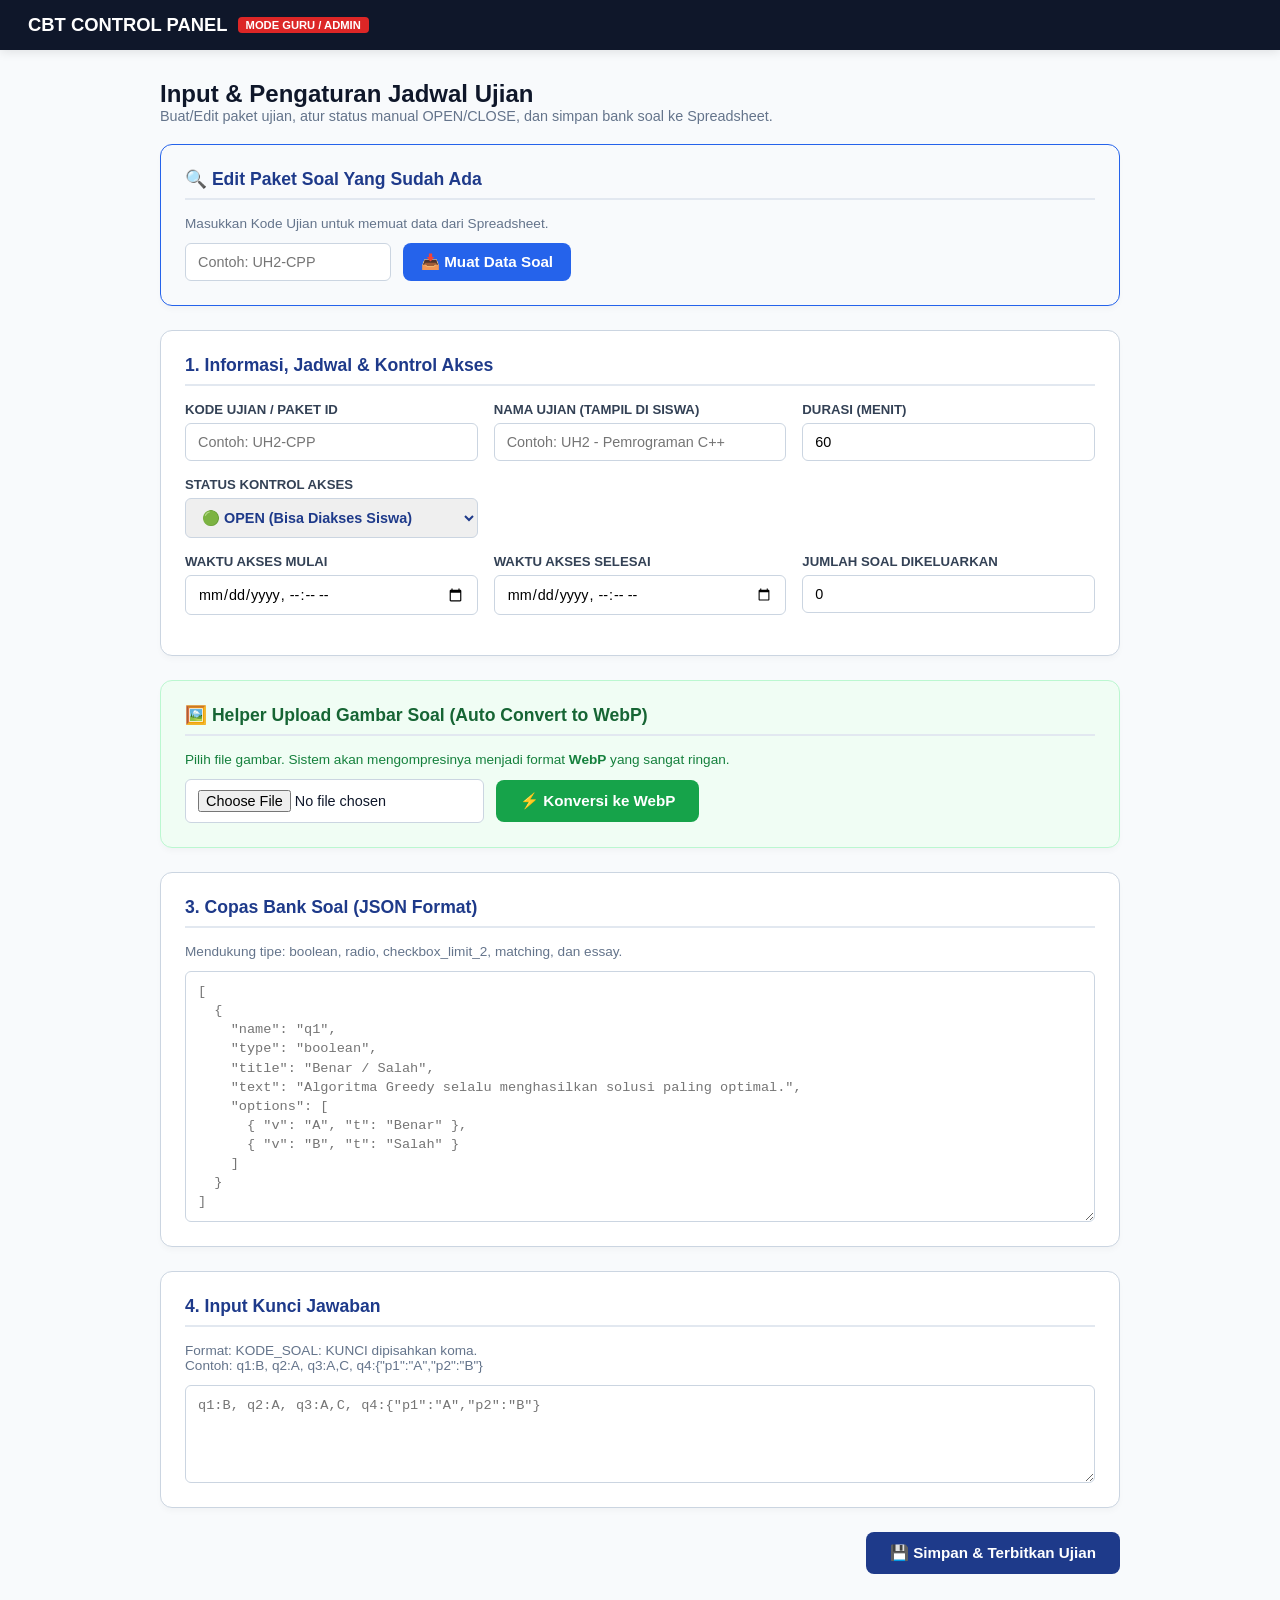
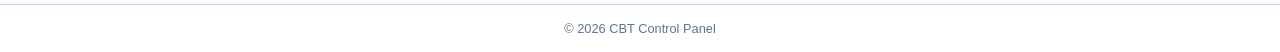
==== admin.html @ c158bab3 "Update admin.html" ====
<!DOCTYPE html>
<html lang="id">
<head>
  <meta charset="UTF-8">
  <meta name="viewport" content="width=device-width, initial-scale=1.0">
  <title>Portal Admin - Input & Manajemen Ujian</title>
  <style>
    :root {
      --primary: #1e3a8a;
      --primary-hover: #1e40af;
      --accent: #2563eb;
      --bg-main: #f8fafc;
      --text-dark: #0f172a;
      --text-muted: #64748b;
      --border-color: #cbd5e1;
      --card-bg: #ffffff;
      --success: #16a34a;
    }

    * { box-sizing: border-box; margin: 0; padding: 0; font-family: 'Segoe UI', -apple-system, sans-serif; }
    body { background-color: var(--bg-main); color: var(--text-dark); min-height: 100vh; display: flex; flex-direction: column; }
    .admin-navbar { background-color: #0f172a; color: #ffffff; padding: 14px 28px; display: flex; justify-content: space-between; align-items: center; box-shadow: 0 2px 10px rgba(0, 0, 0, 0.1); }
    .brand-title { display: flex; align-items: center; gap: 10px; }
    .brand-title h1 { font-size: 1.15rem; font-weight: 700; }
    .badge-admin { background-color: #dc2626; color: white; font-size: 0.7rem; padding: 2px 8px; border-radius: 4px; font-weight: 700; text-transform: uppercase; }
    .main-container { max-width: 1000px; width: 100%; margin: 30px auto; padding: 0 20px; flex: 1; }
    .page-title { margin-bottom: 20px; }
    .page-title h2 { font-size: 1.5rem; color: var(--text-dark); }
    .page-title p { font-size: 0.9rem; color: var(--text-muted); }
    .card { background: var(--card-bg); border-radius: 12px; border: 1px solid var(--border-color); padding: 24px; margin-bottom: 24px; box-shadow: 0 4px 6px -1px rgba(0, 0, 0, 0.03); }
    .card-title { font-size: 1.1rem; font-weight: 700; color: var(--primary); margin-bottom: 16px; border-bottom: 2px solid #e2e8f0; padding-bottom: 8px; }
    .form-grid { display: grid; grid-template-columns: repeat(auto-fit, minmax(220px, 1fr)); gap: 16px; margin-bottom: 16px; }
    .form-group { display: flex; flex-direction: column; gap: 6px; }
    .form-group label { font-size: 0.825rem; font-weight: 700; color: #334155; text-transform: uppercase; }
    .form-control { padding: 10px 12px; border: 1.5px solid var(--border-color); border-radius: 6px; font-size: 0.9rem; outline: none; transition: all 0.2s; }
    .form-control:focus { border-color: var(--accent); box-shadow: 0 0 0 3px rgba(37, 99, 235, 0.1); }
    textarea.form-control { font-family: 'Courier New', Courier, monospace; font-size: 0.85rem; line-height: 1.4; resize: vertical; }
    .btn-submit { background-color: var(--primary); color: white; border: none; padding: 12px 24px; border-radius: 8px; font-weight: 700; font-size: 0.95rem; cursor: pointer; transition: background 0.2s; display: inline-flex; align-items: center; gap: 8px; }
    .btn-submit:hover { background-color: var(--primary-hover); }
    .btn-submit:disabled { background-color: #94a3b8; cursor: not-allowed; }
    .alert-box { padding: 12px 16px; border-radius: 6px; font-size: 0.875rem; margin-top: 16px; display: none; }
    .alert-success { background-color: #f0fdf4; color: #15803d; border: 1px solid #bbf7d0; }
    .alert-error { background-color: #fef2f2; color: #dc2626; border: 1px solid #fecaca; }
    .footer { text-align: center; padding: 16px; font-size: 0.8rem; color: var(--text-muted); border-top: 1px solid var(--border-color); background: white; }
  </style>
</head>
<body>

  <header class="admin-navbar">
    <div class="brand-title">
      <h1>CBT CONTROL PANEL</h1>
      <span class="badge-admin">MODE GURU / ADMIN</span>
    </div>
  </header>

  <main class="main-container">
    <div class="page-title">
      <h2>Input & Pengaturan Jadwal Ujian</h2>
      <p>Buat/Edit paket ujian, atur status manual OPEN/CLOSE, dan simpan bank soal ke Spreadsheet.</p>
    </div>

    <!-- CARD SEARCH EDIT -->
    <div class="card" style="background-color: #f8fafc; border-color: #2563eb;">
      <div class="card-title" style="color: #1e3a8a;">🔍 Edit Paket Soal Yang Sudah Ada</div>
      <p style="font-size:0.85rem; color:#64748b; margin-bottom:12px;">
        Masukkan Kode Ujian untuk memuat data dari Spreadsheet.
      </p>

      <div style="display: flex; gap: 12px; align-items: center; flex-wrap: wrap;">
        <input type="text" id="searchKodeSoal" class="form-control" placeholder="Contoh: UH2-CPP" style="max-width: 320px;">
        <button type="button" onclick="loadExamPackageForEdit()" class="btn-submit" style="background-color: #2563eb; padding: 10px 18px;">
          📥 Muat Data Soal
        </button>
        <button type="button" onclick="resetToNewMode()" id="btnResetMode" class="btn-submit" style="background-color: #64748b; padding: 10px 18px; display: none;">
          🔄 Mode Buat Baru
        </button>
      </div>
    </div>

    <form id="adminForm">
      
      <!-- CARD 1: INFORMASI, JADWAL & KONTROL STATUS -->
      <div class="card">
        <div class="card-title">1. Informasi, Jadwal & Kontrol Akses</div>
        
        <div class="form-grid">
          <div class="form-group">
            <label for="kodeSoal">Kode Ujian / Paket ID</label>
            <input type="text" id="kodeSoal" class="form-control" placeholder="Contoh: UH2-CPP" required>
          </div>

          <div class="form-group">
            <label for="namaUjian">Nama Ujian (Tampil di Siswa)</label>
            <input type="text" id="namaUjian" class="form-control" placeholder="Contoh: UH2 - Pemrograman C++" required>
          </div>

          <div class="form-group">
            <label for="durasi">Durasi (Menit)</label>
            <input type="number" id="durasi" class="form-control" value="60" min="5" required>
          </div>

          <!-- KONTROL MANUAL STATUS BUKA / TUTUP UJIAN -->
          <div class="form-group">
            <label for="statusUjian">Status Kontrol Akses</label>
            <select id="statusUjian" class="form-control" style="font-weight: bold; color: #1e3a8a;">
              <option value="OPEN" selected>🟢 OPEN (Bisa Diakses Siswa)</option>
              <option value="CLOSE">🔴 CLOSE (Terkunci/Ditutup)</option>
            </select>
          </div>
        </div>

        <div class="form-grid">
          <div class="form-group">
            <label for="jadwalMulai">Waktu Akses Mulai</label>
            <input type="datetime-local" id="jadwalMulai" class="form-control" required>
          </div>

          <div class="form-group">
            <label for="jadwalSelesai">Waktu Akses Selesai</label>
            <input type="datetime-local" id="jadwalSelesai" class="form-control" required>
          </div>

          <div class="form-group">
            <label for="maxSoal">Jumlah Soal Dikeluarkan</label>
            <input type="number" id="maxSoal" class="form-control" placeholder="Isi 0 jika keluar semua" value="0" min="0" required>
          </div>
        </div>
      </div>

      <!-- CARD 2: HELPER UPLOAD GAMBAR AUTO-WEBP -->
      <div class="card" style="background-color: #f0fdf4; border-color: #bbf7d0;">
        <div class="card-title" style="color: #166534;">🖼️ Helper Upload Gambar Soal (Auto Convert to WebP)</div>
        <p style="font-size:0.85rem; color:#15803d; margin-bottom:12px;">
          Pilih file gambar. Sistem akan mengompresinya menjadi format <strong>WebP</strong> yang sangat ringan.
        </p>

        <div style="display: flex; gap: 12px; align-items: center; flex-wrap: wrap;">
          <input type="file" id="imageInput" accept="image/*" class="form-control" style="max-width: 300px; background: white;">
          <button type="button" onclick="processAndConvertImage()" class="btn-submit" style="background-color: #16a34a;">
            ⚡ Konversi ke WebP
          </button>
        </div>

        <div id="imageResultBox" style="display: none; margin-top: 16px; padding: 12px; background: white; border-radius: 8px; border: 1px solid #bbf7d0;">
          <p style="font-size: 0.8rem; color: #166534; font-weight: bold; margin-bottom: 6px;">
            ✅ Gambar Berhasil Dikompresi ke WebP (<span id="fileSizeInfo"></span>)
          </p>
          <div style="display: flex; gap: 12px; align-items: center;">
            <input type="text" id="webpDataUrl" class="form-control" readonly style="font-size: 0.8rem; background: #f8fafc;">
            <button type="button" onclick="copyWebpData()" class="btn-submit" style="padding: 8px 16px; font-size: 0.8rem;">
              📋 Salin Kode
            </button>
          </div>
          <div style="margin-top: 10px; text-align: center;">
            <img id="imagePreview" src="" alt="Preview" style="max-height: 120px; border-radius: 4px; border: 1px solid #cbd5e1;">
          </div>
        </div>
      </div>

      <!-- CARD 3: BANK SOAL JSON -->
      <div class="card">
        <div class="card-title">3. Copas Bank Soal (JSON Format)</div>
        <p style="font-size:0.85rem; color:#64748b; margin-bottom:12px;">
          Mendukung tipe: <code>boolean</code>, <code>radio</code>, <code>checkbox_limit_2</code>, <code>matching</code>, dan <code>essay</code>.
        </p>

        <div class="form-group">
          <textarea id="soalJson" class="form-control" rows="12" placeholder='[
  {
    "name": "q1",
    "type": "boolean",
    "title": "Benar / Salah",
    "text": "Algoritma Greedy selalu menghasilkan solusi paling optimal.",
    "options": [
      { "v": "A", "t": "Benar" },
      { "v": "B", "t": "Salah" }
    ]
  }
]' required></textarea>
        </div>
      </div>

      <!-- CARD 4: KUNCI JAWABAN -->
      <div class="card">
        <div class="card-title">4. Input Kunci Jawaban</div>
        <p style="font-size:0.85rem; color:#64748b; margin-bottom:12px;">
          Format: <code>KODE_SOAL: KUNCI</code> dipisahkan koma.<br>
          Contoh: <code>q1:B, q2:A, q3:A,C, q4:{"p1":"A","p2":"B"}</code>
        </p>

        <div class="form-group">
          <textarea id="kunciText" class="form-control" rows="4" placeholder='q1:B, q2:A, q3:A,C, q4:{"p1":"A","p2":"B"}' required></textarea>
        </div>
      </div>

      <!-- ALERT & SUBMIT -->
      <div id="alertBox" class="alert-box"></div>

      <div style="text-align: right; margin-top: 20px;">
        <button type="submit" id="btnSubmit" class="btn-submit">
          💾 Simpan & Terbitkan Ujian
        </button>
      </div>

    </form>
  </main>

  <footer class="footer">
    © 2026 CBT Control Panel
  </footer>

  <script>
    const SCRIPT_URL = "https://script.google.com/macros/s/AKfycby7y6F-755S42rE1vfNFccjugXs3DsXO9sdvBjE90Ld7LgzI1VSmoJzXz4uWivKglVY/exec";
    let currentMode = "CREATE";

    // 📥 AMBIL DATA DARI SPREADSHEET UNTUK EDIT
    async function loadExamPackageForEdit() {
      const searchKode = document.getElementById("searchKodeSoal").value.trim();
      if (!searchKode) {
        alert("Masukkan Kode Ujian yang ingin diedit terlebih dahulu!");
        return;
      }

      hideAlert();
      
      try {
        const response = await fetch(SCRIPT_URL, {
          method: "POST",
          mode: "cors",
          headers: { "Content-Type": "text/plain;charset=utf-8" },
          body: JSON.stringify({ action: "getadminexampackage", kodeSoal: searchKode })
        });

        const result = await response.json();

        if (result.status === "success") {
          const data = result.data;
          currentMode = "EDIT";
          
          document.getElementById("btnResetMode").style.display = "inline-flex";
          document.getElementById("btnSubmit").innerText = "🔄 Perbarui & Simpan Perubahan Paket";
          document.getElementById("btnSubmit").style.backgroundColor = "#d97706";

          document.getElementById("kodeSoal").value = data.jadwal ? data.jadwal.kodeSoal : searchKode;
          document.getElementById("kodeSoal").readOnly = true;
          
          if (data.jadwal) {
            document.getElementById("namaUjian").value = data.jadwal.namaUjian || "";
            document.getElementById("durasi").value = data.jadwal.durasi || 60;
            document.getElementById("jadwalMulai").value = data.jadwal.jadwalMulai || "";
            document.getElementById("jadwalSelesai").value = data.jadwal.jadwalSelesai || "";
            document.getElementById("statusUjian").value = data.jadwal.statusUjian || "OPEN";
          }

          if (data.soalJson && !Array.isArray(data.soalJson) && data.soalJson.questions) {
            document.getElementById("maxSoal").value = data.soalJson.maxQuestions || 0;
            document.getElementById("soalJson").value = JSON.stringify(data.soalJson.questions, null, 2);
          } else {
            document.getElementById("maxSoal").value = 0;
            document.getElementById("soalJson").value = JSON.stringify(data.soalJson || [], null, 2);
          }

          document.getElementById("kunciText").value = data.kunciText || "";

          showAlert("✅ Data paket '" + searchKode + "' berhasil dimuat. Silakan lakukan perubahan di bawah.", "success");
        } else {
          showAlert("❌ " + result.message, "error");
        }
      } catch (err) {
        showAlert("❌ Gagal terhubung ke server Google Apps Script.", "error");
      }
    }

    function resetToNewMode() {
      currentMode = "CREATE";
      document.getElementById("adminForm").reset();
      document.getElementById("kodeSoal").readOnly = false;
      document.getElementById("btnResetMode").style.display = "none";
      document.getElementById("btnSubmit").innerText = "💾 Simpan & Terbitkan Ujian";
      document.getElementById("btnSubmit").style.backgroundColor = "";
      hideAlert();
    }

    function processAndConvertImage() {
      const fileInput = document.getElementById('imageInput');
      if (!fileInput.files || !fileInput.files[0]) {
        alert('Pilih file gambar terlebih dahulu!');
        return;
      }

      const file = fileInput.files[0];
      const reader = new FileReader();

      reader.onload = function (e) {
        const img = new Image();
        img.onload = function () {
          const canvas = document.createElement('canvas');
          const ctx = canvas.getContext('2d');
          const MAX_WIDTH = 800;
          let width = img.width;
          let height = img.height;

          if (width > MAX_WIDTH) {
            height = Math.round((height * MAX_WIDTH) / width);
            width = MAX_WIDTH;
          }

          canvas.width = width;
          canvas.height = height;
          ctx.drawImage(img, 0, 0, width, height);

          const webpBase64 = canvas.toDataURL('image/webp', 0.8);
          const head = 'data:image/webp;base64,';
          const sizeInBytes = Math.round((webpBase64.length - head.length) * 3 / 4);
          
          document.getElementById('webpDataUrl').value = webpBase64;
          document.getElementById('fileSizeInfo').innerText = `Ukuran: ${(sizeInBytes / 1024).toFixed(1)} KB`;
          document.getElementById('imagePreview').src = webpBase64;
          document.getElementById('imageResultBox').style.display = 'block';
        };
        img.src = e.target.result;
      };

      reader.readAsDataURL(file);
    }

    function copyWebpData() {
      const copyText = document.getElementById("webpDataUrl");
      copyText.select();
      navigator.clipboard.writeText(copyText.value);
      alert("Kode WebP berhasil disalin!");
    }

    document.getElementById("adminForm").addEventListener("submit", async (e) => {
      e.preventDefault();

      const btnSubmit = document.getElementById("btnSubmit");
      const kodeSoal = document.getElementById("kodeSoal").value.trim();
      const namaUjian = document.getElementById("namaUjian").value.trim();
      const durasi = document.getElementById("durasi").value;
      const statusUjian = document.getElementById("statusUjian").value;
      const maxSoal = parseInt(document.getElementById("maxSoal").value) || 0;
      const jadwalMulai = document.getElementById("jadwalMulai").value;
      const jadwalSelesai = document.getElementById("jadwalSelesai").value;
      const soalJsonRaw = document.getElementById("soalJson").value;
      const kunciTextRaw = document.getElementById("kunciText").value;

      let parsedSoal = [];
      try {
        parsedSoal = JSON.parse(soalJsonRaw);
      } catch (err) {
        showAlert("Format JSON Soal Salah/Error! Periksa tanda petik dan kurung siku/kurawal.", "error");
        return;
      }

      let finalSoalPackage = parsedSoal;
      if (maxSoal > 0) {
        finalSoalPackage = {
          maxQuestions: maxSoal,
          questions: Array.isArray(parsedSoal) ? parsedSoal : (parsedSoal.questions || [])
        };
      }

      // Parsing kunci jawaban (Mendukung String biasa, Array 'A,C', dan JSON Object '{"p1":"A"}')
      const kunciObj = {};
      try {
        const regex = /([^:,]+):\s*({[^}]+}|[^,]+)/g;
        let match;
        while ((match = regex.exec(kunciTextRaw)) !== null) {
          const qName = match[1].trim();
          let qKeyVal = match[2].trim();
          if (qKeyVal.startsWith("{") && qKeyVal.endsWith("}")) {
            try {
              kunciObj[qName] = JSON.parse(qKeyVal);
            } catch(e) {
              kunciObj[qName] = qKeyVal;
            }
          } else {
            kunciObj[qName] = qKeyVal.toUpperCase();
          }
        }
      } catch (err) {
        showAlert("Format Kunci Jawaban Salah! Contoh: q1:B, q2:A, q3:A,C, q4:{\"p1\":\"A\"}", "error");
        return;
      }

      btnSubmit.disabled = true;
      btnSubmit.innerText = "⏳ Memproses Ke Server...";
      hideAlert();

      const targetAction = (currentMode === "EDIT") ? "updateexampackage" : "savenewexampackage";

      try {
        const response = await fetch(SCRIPT_URL, {
          method: "POST",
          mode: "cors",
          headers: { "Content-Type": "text/plain;charset=utf-8" },
          body: JSON.stringify({
            action: targetAction,
            kodeSoal: kodeSoal,
            namaUjian: namaUjian,
            durasi: durasi,
            statusUjian: statusUjian,
            jadwalMulai: jadwalMulai,
            jadwalSelesai: jadwalSelesai,
            soalJson: finalSoalPackage,
            kunciObj: kunciObj
          }),
        });

        const result = await response.json();

        if (result.status === "success") {
          showAlert("✅ " + result.message, "success");
          resetToNewMode();
        } else {
          showAlert("❌ " + (result.message || "Gagal menyimpan."), "error");
        }
      } catch (error) {
        showAlert("❌ Gagal terhubung ke server Google Apps Script.", "error");
      } finally {
        btnSubmit.disabled = false;
      }
    });

    function showAlert(msg, type) {
      const alertBox = document.getElementById("alertBox");
      alertBox.innerText = msg;
      alertBox.className = "alert-box " + (type === "success" ? "alert-success" : "alert-error");
      alertBox.style.display = "block";
    }

    function hideAlert() {
      document.getElementById("alertBox").style.display = "none";
    }
  </script>
</body>
</html>
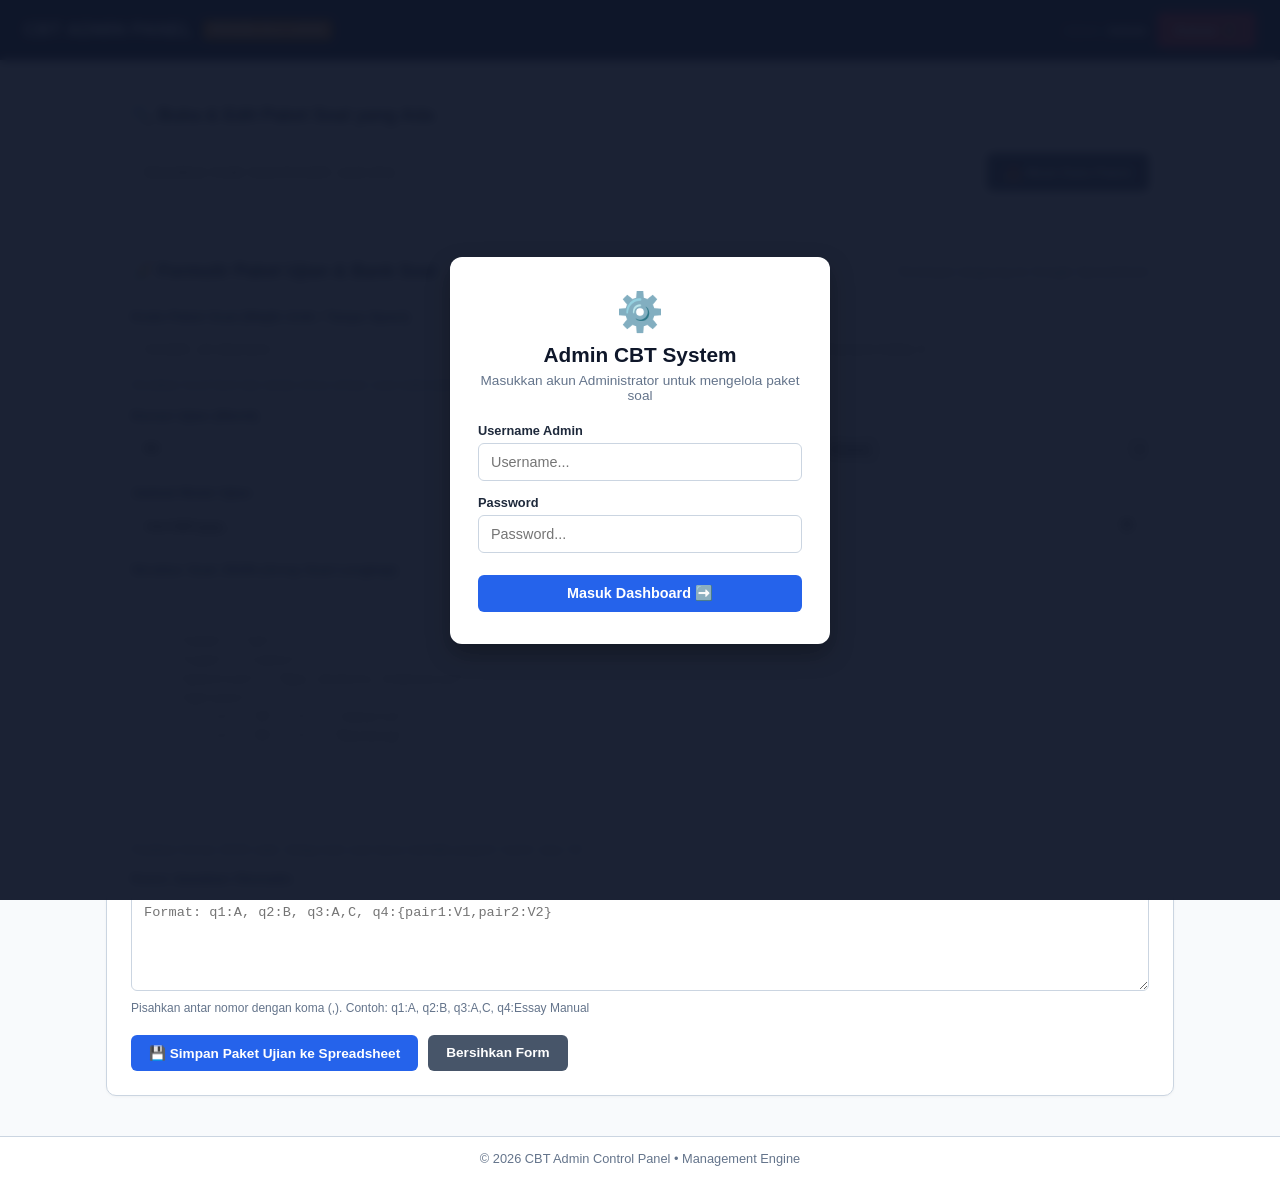
==== commit f77afbc3: "Update admin.html" ====
--- a/admin.html
+++ b/admin.html
@@ -3,392 +3,400 @@
 <head>
   <meta charset="UTF-8">
   <meta name="viewport" content="width=device-width, initial-scale=1.0">
-  <title>Portal Admin - Input & Manajemen Ujian</title>
+  <title>Admin Panel - Manajemen Bank Soal & Paket Ujian CBT</title>
   <style>
     :root {
-      --primary: #1e3a8a;
-      --primary-hover: #1e40af;
+      --primary: #0f172a;
       --accent: #2563eb;
-      --bg-main: #f8fafc;
-      --text-dark: #0f172a;
+      --bg: #f8fafc;
+      --card: #ffffff;
+      --border: #cbd5e1;
+      --text: #1e293b;
       --text-muted: #64748b;
-      --border-color: #cbd5e1;
-      --card-bg: #ffffff;
-      --success: #16a34a;
+      --green: #16a34a;
+      --red: #dc2626;
     }
 
     * { box-sizing: border-box; margin: 0; padding: 0; font-family: 'Segoe UI', -apple-system, sans-serif; }
-    body { background-color: var(--bg-main); color: var(--text-dark); min-height: 100vh; display: flex; flex-direction: column; }
-    .admin-navbar { background-color: #0f172a; color: #ffffff; padding: 14px 28px; display: flex; justify-content: space-between; align-items: center; box-shadow: 0 2px 10px rgba(0, 0, 0, 0.1); }
+    body { background-color: var(--bg); color: var(--text); min-height: 100vh; display: flex; flex-direction: column; }
+
+    /* ================= LOGIN OVERLAY ================= */
+    #adminLoginOverlay {
+      position: fixed;
+      top: 0;
+      left: 0;
+      width: 100%;
+      height: 100%;
+      background: rgba(15, 23, 42, 0.95);
+      display: flex;
+      justify-content: center;
+      align-items: center;
+      z-index: 9999;
+      backdrop-filter: blur(5px);
+    }
+    .login-card {
+      background: white;
+      padding: 32px 28px;
+      border-radius: 12px;
+      width: 100%;
+      max-width: 380px;
+      box-shadow: 0 10px 25px rgba(0,0,0,0.3);
+      text-align: center;
+    }
+    .login-card h2 { font-size: 1.3rem; margin-bottom: 6px; color: var(--primary); }
+    .login-card p { font-size: 0.85rem; color: var(--text-muted); margin-bottom: 20px; }
+    .form-group-login { margin-bottom: 14px; text-align: left; }
+    .form-group-login label { display: block; font-size: 0.8rem; font-weight: 700; margin-bottom: 5px; color: var(--text); }
+    .form-control-login {
+      width: 100%;
+      padding: 10px 12px;
+      border: 1.5px solid var(--border);
+      border-radius: 6px;
+      font-size: 0.9rem;
+      outline: none;
+    }
+    .form-control-login:focus { border-color: var(--accent); }
+    .btn-login-submit {
+      width: 100%;
+      padding: 10px;
+      background-color: var(--accent);
+      color: white;
+      border: none;
+      border-radius: 6px;
+      font-size: 0.9rem;
+      font-weight: 700;
+      cursor: pointer;
+      margin-top: 8px;
+    }
+    .btn-login-submit:hover { background-color: #1d4ed8; }
+    .login-err-msg {
+      color: var(--red);
+      font-size: 0.8rem;
+      font-weight: 700;
+      margin-top: 10px;
+      display: none;
+    }
+
+    /* ================= NAVBAR ================= */
+    .admin-nav {
+      background-color: var(--primary);
+      color: white;
+      padding: 12px 24px;
+      display: flex;
+      justify-content: space-between;
+      align-items: center;
+      box-shadow: 0 2px 8px rgba(0,0,0,0.1);
+    }
     .brand-title { display: flex; align-items: center; gap: 10px; }
-    .brand-title h1 { font-size: 1.15rem; font-weight: 700; }
-    .badge-admin { background-color: #dc2626; color: white; font-size: 0.7rem; padding: 2px 8px; border-radius: 4px; font-weight: 700; text-transform: uppercase; }
-    .main-container { max-width: 1000px; width: 100%; margin: 30px auto; padding: 0 20px; flex: 1; }
-    .page-title { margin-bottom: 20px; }
-    .page-title h2 { font-size: 1.5rem; color: var(--text-dark); }
-    .page-title p { font-size: 0.9rem; color: var(--text-muted); }
-    .card { background: var(--card-bg); border-radius: 12px; border: 1px solid var(--border-color); padding: 24px; margin-bottom: 24px; box-shadow: 0 4px 6px -1px rgba(0, 0, 0, 0.03); }
-    .card-title { font-size: 1.1rem; font-weight: 700; color: var(--primary); margin-bottom: 16px; border-bottom: 2px solid #e2e8f0; padding-bottom: 8px; }
-    .form-grid { display: grid; grid-template-columns: repeat(auto-fit, minmax(220px, 1fr)); gap: 16px; margin-bottom: 16px; }
+    .brand-title h1 { font-size: 1.15rem; font-weight: 800; }
+    .badge-admin { background-color: #d97706; font-size: 0.75rem; padding: 3px 8px; border-radius: 4px; font-weight: 700; }
+
+    .nav-actions { display: flex; align-items: center; gap: 10px; }
+    .user-tag { font-size: 0.8rem; color: #94a3b8; }
+    .user-tag strong { color: white; }
+
+    .main-container { max-width: 1100px; width: 100%; margin: 20px auto; padding: 0 16px; flex: 1; }
+
+    /* ================= CARDS & FORMS ================= */
+    .card {
+      background: var(--card);
+      border-radius: 10px;
+      border: 1px solid var(--border);
+      padding: 24px;
+      margin-bottom: 20px;
+      box-shadow: 0 1px 3px rgba(0,0,0,0.04);
+    }
+    .card-title {
+      font-size: 1.1rem;
+      font-weight: 700;
+      margin-bottom: 16px;
+      padding-bottom: 10px;
+      border-bottom: 1.5px solid var(--border);
+      display: flex;
+      justify-content: space-between;
+      align-items: center;
+    }
+
+    .form-grid {
+      display: grid;
+      grid-template-columns: repeat(auto-fit, minmax(240px, 1fr));
+      gap: 16px;
+      margin-bottom: 16px;
+    }
     .form-group { display: flex; flex-direction: column; gap: 6px; }
-    .form-group label { font-size: 0.825rem; font-weight: 700; color: #334155; text-transform: uppercase; }
-    .form-control { padding: 10px 12px; border: 1.5px solid var(--border-color); border-radius: 6px; font-size: 0.9rem; outline: none; transition: all 0.2s; }
-    .form-control:focus { border-color: var(--accent); box-shadow: 0 0 0 3px rgba(37, 99, 235, 0.1); }
-    textarea.form-control { font-family: 'Courier New', Courier, monospace; font-size: 0.85rem; line-height: 1.4; resize: vertical; }
-    .btn-submit { background-color: var(--primary); color: white; border: none; padding: 12px 24px; border-radius: 8px; font-weight: 700; font-size: 0.95rem; cursor: pointer; transition: background 0.2s; display: inline-flex; align-items: center; gap: 8px; }
-    .btn-submit:hover { background-color: var(--primary-hover); }
-    .btn-submit:disabled { background-color: #94a3b8; cursor: not-allowed; }
-    .alert-box { padding: 12px 16px; border-radius: 6px; font-size: 0.875rem; margin-top: 16px; display: none; }
-    .alert-success { background-color: #f0fdf4; color: #15803d; border: 1px solid #bbf7d0; }
-    .alert-error { background-color: #fef2f2; color: #dc2626; border: 1px solid #fecaca; }
-    .footer { text-align: center; padding: 16px; font-size: 0.8rem; color: var(--text-muted); border-top: 1px solid var(--border-color); background: white; }
+    .form-group label { font-size: 0.85rem; font-weight: 700; color: #334155; }
+    .form-control {
+      padding: 10px 12px;
+      border-radius: 6px;
+      border: 1.5px solid var(--border);
+      font-size: 0.875rem;
+      outline: none;
+    }
+    .form-control:focus { border-color: var(--accent); }
+
+    textarea.form-control {
+      font-family: 'Courier New', Courier, monospace;
+      font-size: 0.85rem;
+      line-height: 1.4;
+      resize: vertical;
+    }
+
+    /* BUTTONS */
+    .btn-action {
+      padding: 10px 18px;
+      border-radius: 6px;
+      border: none;
+      font-weight: 700;
+      font-size: 0.85rem;
+      cursor: pointer;
+      display: inline-flex;
+      align-items: center;
+      gap: 6px;
+    }
+    .btn-primary { background-color: var(--accent); color: white; }
+    .btn-primary:hover { background-color: #1d4ed8; }
+    .btn-secondary { background-color: #475569; color: white; }
+    .btn-secondary:hover { background-color: #334155; }
+    .btn-logout { background-color: var(--red); color: white; }
+    .btn-logout:hover { background-color: #b91c1c; }
+
+    .help-text { font-size: 0.75rem; color: var(--text-muted); margin-top: 4px; }
+
+    .footer { text-align: center; padding: 14px; font-size: 0.8rem; color: var(--text-muted); background: white; border-top: 1px solid var(--border); }
   </style>
 </head>
 <body>
 
-  <header class="admin-navbar">
+  <!-- 🔒 LOGIN OVERLAY MODAL -->
+  <div id="adminLoginOverlay">
+    <div class="login-card">
+      <div style="font-size: 2.4rem; margin-bottom: 8px;">⚙️</div>
+      <h2>Admin CBT System</h2>
+      <p>Masukkan akun Administrator untuk mengelola paket soal</p>
+
+      <form id="adminLoginForm" onsubmit="handleAdminLogin(event)">
+        <div class="form-group-login">
+          <label>Username Admin</label>
+          <input type="text" id="adminUser" class="form-control-login" placeholder="Username..." required autocomplete="off">
+        </div>
+
+        <div class="form-group-login">
+          <label>Password</label>
+          <input type="password" id="adminPass" class="form-control-login" placeholder="Password..." required>
+        </div>
+
+        <button type="submit" class="btn-login-submit">Masuk Dashboard ➡️</button>
+        <div id="loginErrMsg" class="login-err-msg">⚠️ Username atau Password salah!</div>
+      </form>
+    </div>
+  </div>
+
+  <!-- NAVBAR -->
+  <header class="admin-nav">
     <div class="brand-title">
-      <h1>CBT CONTROL PANEL</h1>
-      <span class="badge-admin">MODE GURU / ADMIN</span>
+      <h1>CBT ADMIN PANEL</h1>
+      <span class="badge-admin">PENGELOLA UJIAN</span>
+    </div>
+    <div class="nav-actions">
+      <span class="user-tag">Admin: <strong id="loggedAdminName">Admin</strong></span>
+      <button class="btn-action btn-logout" onclick="handleAdminLogout()">Keluar 🚪</button>
     </div>
   </header>
 
   <main class="main-container">
-    <div class="page-title">
-      <h2>Input & Pengaturan Jadwal Ujian</h2>
-      <p>Buat/Edit paket ujian, atur status manual OPEN/CLOSE, dan simpan bank soal ke Spreadsheet.</p>
-    </div>
-
-    <!-- CARD SEARCH EDIT -->
-    <div class="card" style="background-color: #f8fafc; border-color: #2563eb;">
-      <div class="card-title" style="color: #1e3a8a;">🔍 Edit Paket Soal Yang Sudah Ada</div>
-      <p style="font-size:0.85rem; color:#64748b; margin-bottom:12px;">
-        Masukkan Kode Ujian untuk memuat data dari Spreadsheet.
-      </p>
-
-      <div style="display: flex; gap: 12px; align-items: center; flex-wrap: wrap;">
-        <input type="text" id="searchKodeSoal" class="form-control" placeholder="Contoh: UH2-CPP" style="max-width: 320px;">
-        <button type="button" onclick="loadExamPackageForEdit()" class="btn-submit" style="background-color: #2563eb; padding: 10px 18px;">
-          📥 Muat Data Soal
-        </button>
-        <button type="button" onclick="resetToNewMode()" id="btnResetMode" class="btn-submit" style="background-color: #64748b; padding: 10px 18px; display: none;">
-          🔄 Mode Buat Baru
-        </button>
+
+    <!-- FORM LOAD / EDIT PAKET YANG SUDAH ADA -->
+    <div class="card">
+      <div class="card-title">
+        <span>🔍 Buka & Edit Paket Soal yang Ada</span>
+      </div>
+      <div style="display: flex; gap: 10px; flex-wrap: wrap;">
+        <input type="text" id="loadKodeSoal" class="form-control" placeholder="Masukkan Kode Soal (Contoh: soal-uh1)" style="flex: 1; min-width: 250px;">
+        <button type="button" class="btn-action btn-secondary" onclick="loadExamPackage()">📥 Muat Data Paket</button>
       </div>
     </div>
 
-    <form id="adminForm">
-      
-      <!-- CARD 1: INFORMASI, JADWAL & KONTROL STATUS -->
-      <div class="card">
-        <div class="card-title">1. Informasi, Jadwal & Kontrol Akses</div>
+    <!-- FORM INPUT & MANAJEMEN PAKET SOAL -->
+    <div class="card">
+      <div class="card-title">
+        <span>📝 Formulir Paket Ujian & Bank Soal</span>
+        <span style="font-size: 0.8rem; font-weight: normal; color: var(--text-muted);">Tersimpan langsung ke Google Spreadsheet</span>
+      </div>
+
+      <form id="examPackageForm" onsubmit="saveExamPackage(event)">
         
         <div class="form-grid">
           <div class="form-group">
-            <label for="kodeSoal">Kode Ujian / Paket ID</label>
-            <input type="text" id="kodeSoal" class="form-control" placeholder="Contoh: UH2-CPP" required>
-          </div>
-
-          <div class="form-group">
-            <label for="namaUjian">Nama Ujian (Tampil di Siswa)</label>
-            <input type="text" id="namaUjian" class="form-control" placeholder="Contoh: UH2 - Pemrograman C++" required>
-          </div>
-
-          <div class="form-group">
-            <label for="durasi">Durasi (Menit)</label>
-            <input type="number" id="durasi" class="form-control" value="60" min="5" required>
-          </div>
-
-          <!-- KONTROL MANUAL STATUS BUKA / TUTUP UJIAN -->
-          <div class="form-group">
-            <label for="statusUjian">Status Kontrol Akses</label>
-            <select id="statusUjian" class="form-control" style="font-weight: bold; color: #1e3a8a;">
-              <option value="OPEN" selected>🟢 OPEN (Bisa Diakses Siswa)</option>
-              <option value="CLOSE">🔴 CLOSE (Terkunci/Ditutup)</option>
+            <label>Kode Paket Soal (Wajib Unik / Tanpa Spasi)</label>
+            <input type="text" id="kodeSoal" class="form-control" placeholder="Contoh: uh-ekonomi" required>
+            <span class="help-text">Gunakan huruf kecil dan tanda minus (misal: soal-matematika).</span>
+          </div>
+
+          <div class="form-group">
+            <label>Nama / Judul Ujian</label>
+            <input type="text" id="namaUjian" class="form-control" placeholder="Contoh: Penilaian Harian Ekonomi Kelas X" required>
+          </div>
+        </div>
+
+        <div class="form-grid">
+          <div class="form-group">
+            <label>Durasi Ujian (Menit)</label>
+            <input type="number" id="durasi" class="form-control" placeholder="60" value="60" min="5" required>
+          </div>
+
+          <div class="form-group">
+            <label>Status Akses Ujian</label>
+            <select id="statusUjian" class="form-control">
+              <option value="OPEN">🟢 OPEN (Dapat Diakses Siswa)</option>
+              <option value="CLOSE">🔴 CLOSE (Terkunci / Ditutup)</option>
             </select>
           </div>
         </div>
 
         <div class="form-grid">
           <div class="form-group">
-            <label for="jadwalMulai">Waktu Akses Mulai</label>
+            <label>Jadwal Mulai Ujian</label>
             <input type="datetime-local" id="jadwalMulai" class="form-control" required>
           </div>
 
           <div class="form-group">
-            <label for="jadwalSelesai">Waktu Akses Selesai</label>
+            <label>Jadwal Selesai Ujian</label>
             <input type="datetime-local" id="jadwalSelesai" class="form-control" required>
           </div>
-
-          <div class="form-group">
-            <label for="maxSoal">Jumlah Soal Dikeluarkan</label>
-            <input type="number" id="maxSoal" class="form-control" placeholder="Isi 0 jika keluar semua" value="0" min="0" required>
-          </div>
-        </div>
-      </div>
-
-      <!-- CARD 2: HELPER UPLOAD GAMBAR AUTO-WEBP -->
-      <div class="card" style="background-color: #f0fdf4; border-color: #bbf7d0;">
-        <div class="card-title" style="color: #166534;">🖼️ Helper Upload Gambar Soal (Auto Convert to WebP)</div>
-        <p style="font-size:0.85rem; color:#15803d; margin-bottom:12px;">
-          Pilih file gambar. Sistem akan mengompresinya menjadi format <strong>WebP</strong> yang sangat ringan.
-        </p>
-
-        <div style="display: flex; gap: 12px; align-items: center; flex-wrap: wrap;">
-          <input type="file" id="imageInput" accept="image/*" class="form-control" style="max-width: 300px; background: white;">
-          <button type="button" onclick="processAndConvertImage()" class="btn-submit" style="background-color: #16a34a;">
-            ⚡ Konversi ke WebP
-          </button>
-        </div>
-
-        <div id="imageResultBox" style="display: none; margin-top: 16px; padding: 12px; background: white; border-radius: 8px; border: 1px solid #bbf7d0;">
-          <p style="font-size: 0.8rem; color: #166534; font-weight: bold; margin-bottom: 6px;">
-            ✅ Gambar Berhasil Dikompresi ke WebP (<span id="fileSizeInfo"></span>)
-          </p>
-          <div style="display: flex; gap: 12px; align-items: center;">
-            <input type="text" id="webpDataUrl" class="form-control" readonly style="font-size: 0.8rem; background: #f8fafc;">
-            <button type="button" onclick="copyWebpData()" class="btn-submit" style="padding: 8px 16px; font-size: 0.8rem;">
-              📋 Salin Kode
-            </button>
-          </div>
-          <div style="margin-top: 10px; text-align: center;">
-            <img id="imagePreview" src="" alt="Preview" style="max-height: 120px; border-radius: 4px; border: 1px solid #cbd5e1;">
-          </div>
-        </div>
-      </div>
-
-      <!-- CARD 3: BANK SOAL JSON -->
-      <div class="card">
-        <div class="card-title">3. Copas Bank Soal (JSON Format)</div>
-        <p style="font-size:0.85rem; color:#64748b; margin-bottom:12px;">
-          Mendukung tipe: <code>boolean</code>, <code>radio</code>, <code>checkbox_limit_2</code>, <code>matching</code>, dan <code>essay</code>.
-        </p>
-
-        <div class="form-group">
+        </div>
+
+        <!-- BANK SOAL JSON -->
+        <div class="form-group" style="margin-top: 14px;">
+          <label>Struktur Soal JSON (Array Soal Lengkap)</label>
           <textarea id="soalJson" class="form-control" rows="12" placeholder='[
   {
     "name": "q1",
-    "type": "boolean",
-    "title": "Benar / Salah",
-    "text": "Algoritma Greedy selalu menghasilkan solusi paling optimal.",
+    "type": "radio",
+    "question": "Apa ibukota Indonesia?",
     "options": [
-      { "v": "A", "t": "Benar" },
-      { "v": "B", "t": "Salah" }
+      { "v": "A", "t": "Jakarta" },
+      { "v": "B", "t": "Bandung" }
     ]
   }
 ]' required></textarea>
-        </div>
-      </div>
-
-      <!-- CARD 4: KUNCI JAWABAN -->
-      <div class="card">
-        <div class="card-title">4. Input Kunci Jawaban</div>
-        <p style="font-size:0.85rem; color:#64748b; margin-bottom:12px;">
-          Format: <code>KODE_SOAL: KUNCI</code> dipisahkan koma.<br>
-          Contoh: <code>q1:B, q2:A, q3:A,C, q4:{"p1":"A","p2":"B"}</code>
-        </p>
-
-        <div class="form-group">
-          <textarea id="kunciText" class="form-control" rows="4" placeholder='q1:B, q2:A, q3:A,C, q4:{"p1":"A","p2":"B"}' required></textarea>
-        </div>
-      </div>
-
-      <!-- ALERT & SUBMIT -->
-      <div id="alertBox" class="alert-box"></div>
-
-      <div style="text-align: right; margin-top: 20px;">
-        <button type="submit" id="btnSubmit" class="btn-submit">
-          💾 Simpan & Terbitkan Ujian
-        </button>
-      </div>
-
-    </form>
+          <span class="help-text">Pastikan format JSON valid. Setiap butir soal harus memiliki properti "name" atau "id".</span>
+        </div>
+
+        <!-- KUNCI JAWABAN -->
+        <div class="form-group" style="margin-top: 14px;">
+          <label>Kunci Jawaban Otomatis</label>
+          <textarea id="kunciText" class="form-control" rows="4" placeholder="Format: q1:A, q2:B, q3:A,C, q4:{pair1:V1,pair2:V2}" required></textarea>
+          <span class="help-text">Pisahkan antar nomor dengan koma (,). Contoh: <code>q1:A, q2:B, q3:A,C, q4:Essay Manual</code></span>
+        </div>
+
+        <div style="margin-top: 20px; display: flex; gap: 10px;">
+          <button type="submit" id="btnSubmitForm" class="btn-action btn-primary">💾 Simpan Paket Ujian ke Spreadsheet</button>
+          <button type="button" class="btn-action btn-secondary" onclick="resetForm()">Bersihkan Form</button>
+        </div>
+
+      </form>
+    </div>
+
   </main>
 
   <footer class="footer">
-    © 2026 CBT Control Panel
+    © 2026 CBT Admin Control Panel • Management Engine
   </footer>
 
   <script>
-    const SCRIPT_URL = "https://script.google.com/macros/s/AKfycby7y6F-755S42rE1vfNFccjugXs3DsXO9sdvBjE90Ld7LgzI1VSmoJzXz4uWivKglVY/exec";
-    let currentMode = "CREATE";
-
-    // 📥 AMBIL DATA DARI SPREADSHEET UNTUK EDIT
-    async function loadExamPackageForEdit() {
-      const searchKode = document.getElementById("searchKodeSoal").value.trim();
-      if (!searchKode) {
-        alert("Masukkan Kode Ujian yang ingin diedit terlebih dahulu!");
-        return;
-      }
-
-      hideAlert();
-      
-      try {
-        const response = await fetch(SCRIPT_URL, {
-          method: "POST",
-          mode: "cors",
-          headers: { "Content-Type": "text/plain;charset=utf-8" },
-          body: JSON.stringify({ action: "getadminexampackage", kodeSoal: searchKode })
-        });
-
-        const result = await response.json();
-
-        if (result.status === "success") {
-          const data = result.data;
-          currentMode = "EDIT";
-          
-          document.getElementById("btnResetMode").style.display = "inline-flex";
-          document.getElementById("btnSubmit").innerText = "🔄 Perbarui & Simpan Perubahan Paket";
-          document.getElementById("btnSubmit").style.backgroundColor = "#d97706";
-
-          document.getElementById("kodeSoal").value = data.jadwal ? data.jadwal.kodeSoal : searchKode;
-          document.getElementById("kodeSoal").readOnly = true;
-          
-          if (data.jadwal) {
-            document.getElementById("namaUjian").value = data.jadwal.namaUjian || "";
-            document.getElementById("durasi").value = data.jadwal.durasi || 60;
-            document.getElementById("jadwalMulai").value = data.jadwal.jadwalMulai || "";
-            document.getElementById("jadwalSelesai").value = data.jadwal.jadwalSelesai || "";
-            document.getElementById("statusUjian").value = data.jadwal.statusUjian || "OPEN";
-          }
-
-          if (data.soalJson && !Array.isArray(data.soalJson) && data.soalJson.questions) {
-            document.getElementById("maxSoal").value = data.soalJson.maxQuestions || 0;
-            document.getElementById("soalJson").value = JSON.stringify(data.soalJson.questions, null, 2);
-          } else {
-            document.getElementById("maxSoal").value = 0;
-            document.getElementById("soalJson").value = JSON.stringify(data.soalJson || [], null, 2);
-          }
-
-          document.getElementById("kunciText").value = data.kunciText || "";
-
-          showAlert("✅ Data paket '" + searchKode + "' berhasil dimuat. Silakan lakukan perubahan di bawah.", "success");
-        } else {
-          showAlert("❌ " + result.message, "error");
-        }
-      } catch (err) {
-        showAlert("❌ Gagal terhubung ke server Google Apps Script.", "error");
-      }
-    }
-
-    function resetToNewMode() {
-      currentMode = "CREATE";
-      document.getElementById("adminForm").reset();
-      document.getElementById("kodeSoal").readOnly = false;
-      document.getElementById("btnResetMode").style.display = "none";
-      document.getElementById("btnSubmit").innerText = "💾 Simpan & Terbitkan Ujian";
-      document.getElementById("btnSubmit").style.backgroundColor = "";
-      hideAlert();
-    }
-
-    function processAndConvertImage() {
-      const fileInput = document.getElementById('imageInput');
-      if (!fileInput.files || !fileInput.files[0]) {
-        alert('Pilih file gambar terlebih dahulu!');
-        return;
-      }
-
-      const file = fileInput.files[0];
-      const reader = new FileReader();
-
-      reader.onload = function (e) {
-        const img = new Image();
-        img.onload = function () {
-          const canvas = document.createElement('canvas');
-          const ctx = canvas.getContext('2d');
-          const MAX_WIDTH = 800;
-          let width = img.width;
-          let height = img.height;
-
-          if (width > MAX_WIDTH) {
-            height = Math.round((height * MAX_WIDTH) / width);
-            width = MAX_WIDTH;
-          }
-
-          canvas.width = width;
-          canvas.height = height;
-          ctx.drawImage(img, 0, 0, width, height);
-
-          const webpBase64 = canvas.toDataURL('image/webp', 0.8);
-          const head = 'data:image/webp;base64,';
-          const sizeInBytes = Math.round((webpBase64.length - head.length) * 3 / 4);
-          
-          document.getElementById('webpDataUrl').value = webpBase64;
-          document.getElementById('fileSizeInfo').innerText = `Ukuran: ${(sizeInBytes / 1024).toFixed(1)} KB`;
-          document.getElementById('imagePreview').src = webpBase64;
-          document.getElementById('imageResultBox').style.display = 'block';
-        };
-        img.src = e.target.result;
-      };
-
-      reader.readAsDataURL(file);
-    }
-
-    function copyWebpData() {
-      const copyText = document.getElementById("webpDataUrl");
-      copyText.select();
-      navigator.clipboard.writeText(copyText.value);
-      alert("Kode WebP berhasil disalin!");
-    }
-
-    document.getElementById("adminForm").addEventListener("submit", async (e) => {
+    const SCRIPT_URL = "https://script.google.com/macros/s/AKfycbyFO2A94RGQ_yJ9YoP7lMfBq5PLqj0xBlvJvIyFmpqw2NCIoYkIliNgbSKxjCxIPAZn/exec";
+
+    // 🔑 KREDENSIAL LOGIN ADMIN
+    const VALID_ADMIN_ACCOUNTS = {
+      "admin": "admin123",
+      "proktor": "proktor123"
+    };
+
+    // ================= AUTENTIKASI ADMIN =================
+    function checkAdminAuth() {
+      const auth = sessionStorage.getItem("adminAuth");
+      const overlay = document.getElementById("adminLoginOverlay");
+      const nameTag = document.getElementById("loggedAdminName");
+
+      if (auth) {
+        overlay.style.display = "none";
+        nameTag.innerText = auth.toUpperCase();
+        setDefaultDates();
+      } else {
+        overlay.style.display = "flex";
+      }
+    }
+
+    function handleAdminLogin(e) {
       e.preventDefault();
-
-      const btnSubmit = document.getElementById("btnSubmit");
-      const kodeSoal = document.getElementById("kodeSoal").value.trim();
+      const u = document.getElementById("adminUser").value.trim().toLowerCase();
+      const p = document.getElementById("adminPass").value.trim();
+      const errMsg = document.getElementById("loginErrMsg");
+
+      if (VALID_ADMIN_ACCOUNTS[u] && VALID_ADMIN_ACCOUNTS[u] === p) {
+        sessionStorage.setItem("adminAuth", u);
+        errMsg.style.display = "none";
+        document.getElementById("adminLoginForm").reset();
+        checkAdminAuth();
+      } else {
+        errMsg.style.display = "block";
+      }
+    }
+
+    function handleAdminLogout() {
+      if (confirm("Apakah Anda yakin ingin keluar dari Panel Admin?")) {
+        sessionStorage.removeItem("adminAuth");
+        checkAdminAuth();
+      }
+    }
+
+    function setDefaultDates() {
+      const now = new Date();
+      const nextMonth = new Date();
+      nextMonth.setMonth(now.getMonth() + 1);
+
+      document.getElementById("jadwalMulai").value = now.toISOString().slice(0, 16);
+      document.getElementById("jadwalSelesai").value = nextMonth.toISOString().slice(0, 16);
+    }
+
+    // ================= SIMPAN PAKET UJIAN =================
+    async function saveExamPackage(e) {
+      e.preventDefault();
+
+      const kodeSoal = document.getElementById("kodeSoal").value.trim().toLowerCase();
       const namaUjian = document.getElementById("namaUjian").value.trim();
-      const durasi = document.getElementById("durasi").value;
+      const durasi = parseInt(document.getElementById("durasi").value, 10) || 60;
       const statusUjian = document.getElementById("statusUjian").value;
-      const maxSoal = parseInt(document.getElementById("maxSoal").value) || 0;
       const jadwalMulai = document.getElementById("jadwalMulai").value;
       const jadwalSelesai = document.getElementById("jadwalSelesai").value;
-      const soalJsonRaw = document.getElementById("soalJson").value;
-      const kunciTextRaw = document.getElementById("kunciText").value;
-
-      let parsedSoal = [];
+      const rawSoalJson = document.getElementById("soalJson").value.trim();
+      const rawKunciText = document.getElementById("kunciText").value.trim();
+
+      // Validasi JSON Soal
+      let parsedSoal = null;
       try {
-        parsedSoal = JSON.parse(soalJsonRaw);
+        parsedSoal = JSON.parse(rawSoalJson);
       } catch (err) {
-        showAlert("Format JSON Soal Salah/Error! Periksa tanda petik dan kurung siku/kurawal.", "error");
+        alert("Format Soal JSON TIDAK VALID! Periksa kembali tanda kurung atau koma.");
         return;
       }
 
-      let finalSoalPackage = parsedSoal;
-      if (maxSoal > 0) {
-        finalSoalPackage = {
-          maxQuestions: maxSoal,
-          questions: Array.isArray(parsedSoal) ? parsedSoal : (parsedSoal.questions || [])
-        };
-      }
-
-      // Parsing kunci jawaban (Mendukung String biasa, Array 'A,C', dan JSON Object '{"p1":"A"}')
+      // Validasi & Parse Kunci Jawaban
       const kunciObj = {};
-      try {
-        const regex = /([^:,]+):\s*({[^}]+}|[^,]+)/g;
-        let match;
-        while ((match = regex.exec(kunciTextRaw)) !== null) {
-          const qName = match[1].trim();
-          let qKeyVal = match[2].trim();
-          if (qKeyVal.startsWith("{") && qKeyVal.endsWith("}")) {
-            try {
-              kunciObj[qName] = JSON.parse(qKeyVal);
-            } catch(e) {
-              kunciObj[qName] = qKeyVal;
-            }
-          } else {
-            kunciObj[qName] = qKeyVal.toUpperCase();
-          }
+      const pairs = rawKunciText.split(",");
+      pairs.forEach(p => {
+        const parts = p.split(":");
+        if (parts.length >= 2) {
+          const qNum = parts[0].trim();
+          const val = parts.slice(1).join(":").trim();
+          kunciObj[qNum] = val;
         }
-      } catch (err) {
-        showAlert("Format Kunci Jawaban Salah! Contoh: q1:B, q2:A, q3:A,C, q4:{\"p1\":\"A\"}", "error");
-        return;
-      }
-
+      });
+
+      const btnSubmit = document.getElementById("btnSubmitForm");
+      const oriText = btnSubmit.innerText;
+      btnSubmit.innerText = "Menyimpan ke Spreadsheet...";
       btnSubmit.disabled = true;
-      btnSubmit.innerText = "⏳ Memproses Ke Server...";
-      hideAlert();
-
-      const targetAction = (currentMode === "EDIT") ? "updateexampackage" : "savenewexampackage";
 
       try {
         const response = await fetch(SCRIPT_URL, {
@@ -396,43 +404,76 @@
           mode: "cors",
           headers: { "Content-Type": "text/plain;charset=utf-8" },
           body: JSON.stringify({
-            action: targetAction,
+            action: "savenewexampackage",
             kodeSoal: kodeSoal,
             namaUjian: namaUjian,
             durasi: durasi,
             statusUjian: statusUjian,
             jadwalMulai: jadwalMulai,
             jadwalSelesai: jadwalSelesai,
-            soalJson: finalSoalPackage,
+            soalJson: parsedSoal,
             kunciObj: kunciObj
-          }),
+          })
         });
 
-        const result = await response.json();
-
-        if (result.status === "success") {
-          showAlert("✅ " + result.message, "success");
-          resetToNewMode();
+        const res = await response.json();
+        alert(res.message || "Paket soal berhasil disimpan!");
+      } catch (err) {
+        alert("Gagal menghubungi Google Apps Script!");
+      } finally {
+        btnSubmit.innerText = oriText;
+        btnSubmit.disabled = false;
+      }
+    }
+
+    // ================= MUAT PAKET UJIAN =================
+    async function loadExamPackage() {
+      const kode = document.getElementById("loadKodeSoal").value.trim().toLowerCase();
+      if (!kode) {
+        alert("Masukkan kode soal yang ingin dimuat!");
+        return;
+      }
+
+      try {
+        const response = await fetch(SCRIPT_URL, {
+          method: "POST",
+          mode: "cors",
+          headers: { "Content-Type": "text/plain;charset=utf-8" },
+          body: JSON.stringify({ action: "getadminexampackage", kodeSoal: kode })
+        });
+
+        const res = await response.json();
+        if (res.status === "success" && res.data) {
+          const d = res.data;
+          if (d.jadwal) {
+            document.getElementById("kodeSoal").value = d.jadwal.kodeSoal;
+            document.getElementById("namaUjian").value = d.jadwal.namaUjian;
+            document.getElementById("durasi").value = d.jadwal.durasi;
+            document.getElementById("statusUjian").value = d.jadwal.statusUjian || "OPEN";
+            if (d.jadwal.jadwalMulai) document.getElementById("jadwalMulai").value = d.jadwal.jadwalMulai;
+            if (d.jadwal.jadwalSelesai) document.getElementById("jadwalSelesai").value = d.jadwal.jadwalSelesai;
+          }
+          if (d.soalJson) {
+            document.getElementById("soalJson").value = JSON.stringify(d.soalJson, null, 2);
+          }
+          if (d.kunciText) {
+            document.getElementById("kunciText").value = d.kunciText;
+          }
+          alert(`Paket ${kode} berhasil dimuat!`);
         } else {
-          showAlert("❌ " + (result.message || "Gagal menyimpan."), "error");
+          alert("Paket soal tidak ditemukan di Spreadsheet!");
         }
-      } catch (error) {
-        showAlert("❌ Gagal terhubung ke server Google Apps Script.", "error");
-      } finally {
-        btnSubmit.disabled = false;
-      }
-    });
-
-    function showAlert(msg, type) {
-      const alertBox = document.getElementById("alertBox");
-      alertBox.innerText = msg;
-      alertBox.className = "alert-box " + (type === "success" ? "alert-success" : "alert-error");
-      alertBox.style.display = "block";
-    }
-
-    function hideAlert() {
-      document.getElementById("alertBox").style.display = "none";
-    }
+      } catch (err) {
+        alert("Gagal memuat data dari server!");
+      }
+    }
+
+    function resetForm() {
+      document.getElementById("examPackageForm").reset();
+      setDefaultDates();
+    }
+
+    document.addEventListener("DOMContentLoaded", checkAdminAuth);
   </script>
 </body>
 </html>
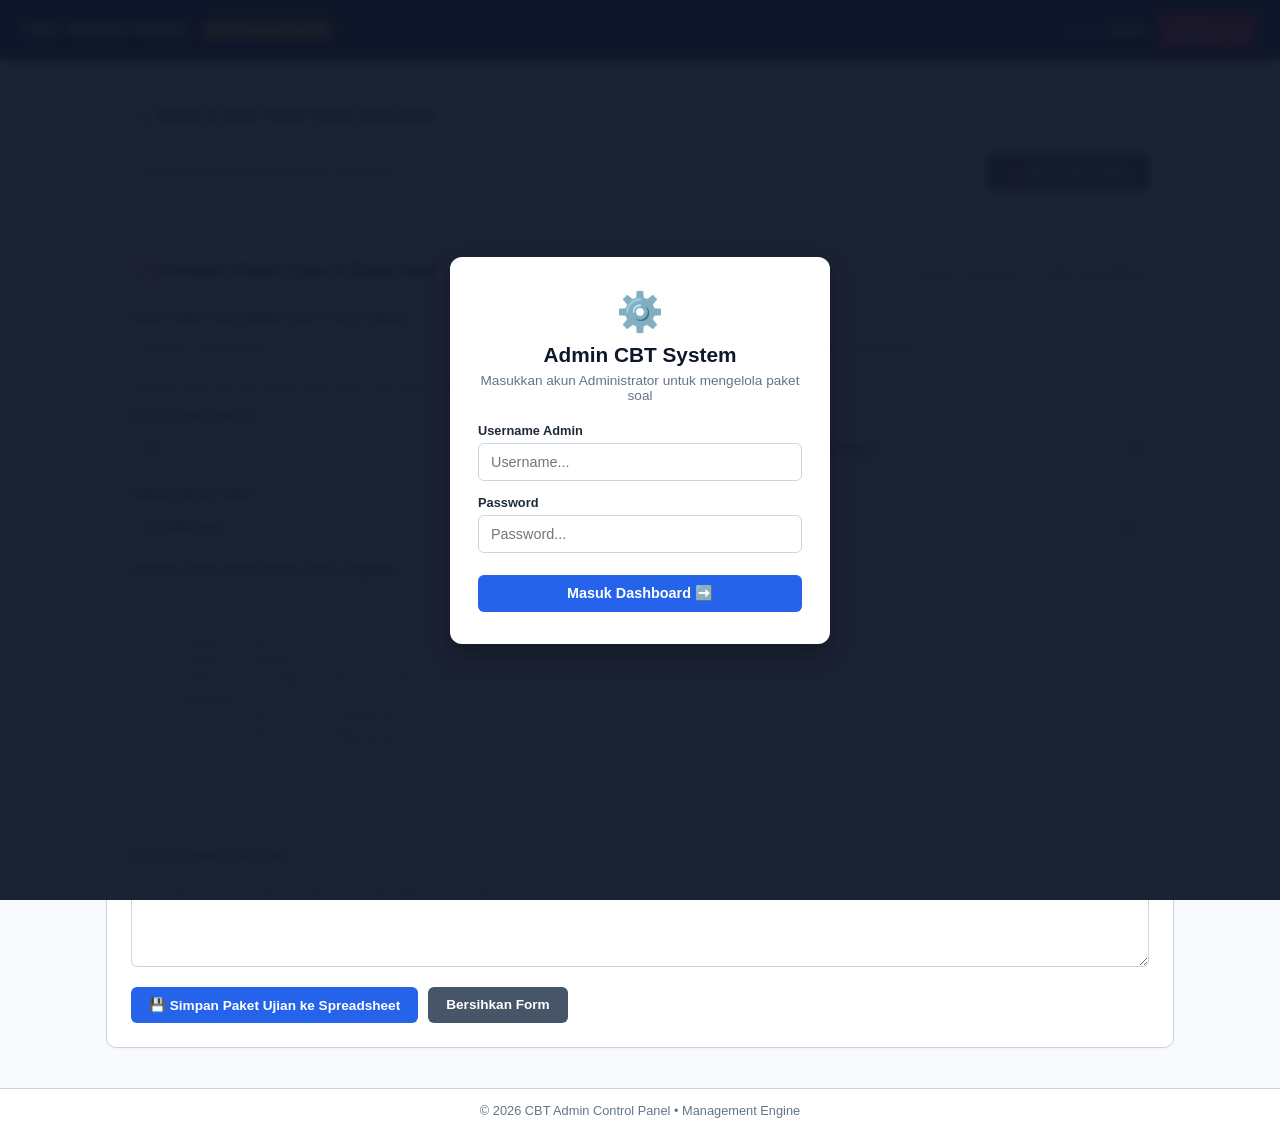
==== commit 9b1ec207: "Refactor CSS and HTML structure for admin panel" ====
--- a/admin.html
+++ b/admin.html
@@ -16,158 +16,53 @@
       --green: #16a34a;
       --red: #dc2626;
     }
-
     * { box-sizing: border-box; margin: 0; padding: 0; font-family: 'Segoe UI', -apple-system, sans-serif; }
     body { background-color: var(--bg); color: var(--text); min-height: 100vh; display: flex; flex-direction: column; }
 
-    /* ================= LOGIN OVERLAY ================= */
-    #adminLoginOverlay {
-      position: fixed;
-      top: 0;
-      left: 0;
-      width: 100%;
-      height: 100%;
-      background: rgba(15, 23, 42, 0.95);
-      display: flex;
-      justify-content: center;
-      align-items: center;
-      z-index: 9999;
-      backdrop-filter: blur(5px);
-    }
-    .login-card {
-      background: white;
-      padding: 32px 28px;
-      border-radius: 12px;
-      width: 100%;
-      max-width: 380px;
-      box-shadow: 0 10px 25px rgba(0,0,0,0.3);
-      text-align: center;
-    }
+    #adminLoginOverlay { position: fixed; top: 0; left: 0; width: 100%; height: 100%; background: rgba(15, 23, 42, 0.95); display: flex; justify-content: center; align-items: center; z-index: 9999; backdrop-filter: blur(5px); }
+    .login-card { background: white; padding: 32px 28px; border-radius: 12px; width: 100%; max-width: 380px; box-shadow: 0 10px 25px rgba(0,0,0,0.3); text-align: center; }
     .login-card h2 { font-size: 1.3rem; margin-bottom: 6px; color: var(--primary); }
     .login-card p { font-size: 0.85rem; color: var(--text-muted); margin-bottom: 20px; }
     .form-group-login { margin-bottom: 14px; text-align: left; }
     .form-group-login label { display: block; font-size: 0.8rem; font-weight: 700; margin-bottom: 5px; color: var(--text); }
-    .form-control-login {
-      width: 100%;
-      padding: 10px 12px;
-      border: 1.5px solid var(--border);
-      border-radius: 6px;
-      font-size: 0.9rem;
-      outline: none;
-    }
+    .form-control-login { width: 100%; padding: 10px 12px; border: 1.5px solid var(--border); border-radius: 6px; font-size: 0.9rem; outline: none; }
     .form-control-login:focus { border-color: var(--accent); }
-    .btn-login-submit {
-      width: 100%;
-      padding: 10px;
-      background-color: var(--accent);
-      color: white;
-      border: none;
-      border-radius: 6px;
-      font-size: 0.9rem;
-      font-weight: 700;
-      cursor: pointer;
-      margin-top: 8px;
-    }
+    .btn-login-submit { width: 100%; padding: 10px; background-color: var(--accent); color: white; border: none; border-radius: 6px; font-size: 0.9rem; font-weight: 700; cursor: pointer; margin-top: 8px; }
     .btn-login-submit:hover { background-color: #1d4ed8; }
-    .login-err-msg {
-      color: var(--red);
-      font-size: 0.8rem;
-      font-weight: 700;
-      margin-top: 10px;
-      display: none;
-    }
-
-    /* ================= NAVBAR ================= */
-    .admin-nav {
-      background-color: var(--primary);
-      color: white;
-      padding: 12px 24px;
-      display: flex;
-      justify-content: space-between;
-      align-items: center;
-      box-shadow: 0 2px 8px rgba(0,0,0,0.1);
-    }
+    .login-err-msg { color: var(--red); font-size: 0.8rem; font-weight: 700; margin-top: 10px; display: none; }
+
+    .admin-nav { background-color: var(--primary); color: white; padding: 12px 24px; display: flex; justify-content: space-between; align-items: center; box-shadow: 0 2px 8px rgba(0,0,0,0.1); }
     .brand-title { display: flex; align-items: center; gap: 10px; }
     .brand-title h1 { font-size: 1.15rem; font-weight: 800; }
     .badge-admin { background-color: #d97706; font-size: 0.75rem; padding: 3px 8px; border-radius: 4px; font-weight: 700; }
-
     .nav-actions { display: flex; align-items: center; gap: 10px; }
     .user-tag { font-size: 0.8rem; color: #94a3b8; }
     .user-tag strong { color: white; }
 
     .main-container { max-width: 1100px; width: 100%; margin: 20px auto; padding: 0 16px; flex: 1; }
-
-    /* ================= CARDS & FORMS ================= */
-    .card {
-      background: var(--card);
-      border-radius: 10px;
-      border: 1px solid var(--border);
-      padding: 24px;
-      margin-bottom: 20px;
-      box-shadow: 0 1px 3px rgba(0,0,0,0.04);
-    }
-    .card-title {
-      font-size: 1.1rem;
-      font-weight: 700;
-      margin-bottom: 16px;
-      padding-bottom: 10px;
-      border-bottom: 1.5px solid var(--border);
-      display: flex;
-      justify-content: space-between;
-      align-items: center;
-    }
-
-    .form-grid {
-      display: grid;
-      grid-template-columns: repeat(auto-fit, minmax(240px, 1fr));
-      gap: 16px;
-      margin-bottom: 16px;
-    }
+    .card { background: var(--card); border-radius: 10px; border: 1px solid var(--border); padding: 24px; margin-bottom: 20px; box-shadow: 0 1px 3px rgba(0,0,0,0.04); }
+    .card-title { font-size: 1.1rem; font-weight: 700; margin-bottom: 16px; padding-bottom: 10px; border-bottom: 1.5px solid var(--border); display: flex; justify-content: space-between; align-items: center; }
+
+    .form-grid { display: grid; grid-template-columns: repeat(auto-fit, minmax(240px, 1fr)); gap: 16px; margin-bottom: 16px; }
     .form-group { display: flex; flex-direction: column; gap: 6px; }
     .form-group label { font-size: 0.85rem; font-weight: 700; color: #334155; }
-    .form-control {
-      padding: 10px 12px;
-      border-radius: 6px;
-      border: 1.5px solid var(--border);
-      font-size: 0.875rem;
-      outline: none;
-    }
+    .form-control { padding: 10px 12px; border-radius: 6px; border: 1.5px solid var(--border); font-size: 0.875rem; outline: none; }
     .form-control:focus { border-color: var(--accent); }
-
-    textarea.form-control {
-      font-family: 'Courier New', Courier, monospace;
-      font-size: 0.85rem;
-      line-height: 1.4;
-      resize: vertical;
-    }
-
-    /* BUTTONS */
-    .btn-action {
-      padding: 10px 18px;
-      border-radius: 6px;
-      border: none;
-      font-weight: 700;
-      font-size: 0.85rem;
-      cursor: pointer;
-      display: inline-flex;
-      align-items: center;
-      gap: 6px;
-    }
+    textarea.form-control { font-family: 'Courier New', Courier, monospace; font-size: 0.85rem; line-height: 1.4; resize: vertical; }
+
+    .btn-action { padding: 10px 18px; border-radius: 6px; border: none; font-weight: 700; font-size: 0.85rem; cursor: pointer; display: inline-flex; align-items: center; gap: 6px; }
     .btn-primary { background-color: var(--accent); color: white; }
     .btn-primary:hover { background-color: #1d4ed8; }
     .btn-secondary { background-color: #475569; color: white; }
     .btn-secondary:hover { background-color: #334155; }
     .btn-logout { background-color: var(--red); color: white; }
     .btn-logout:hover { background-color: #b91c1c; }
-
     .help-text { font-size: 0.75rem; color: var(--text-muted); margin-top: 4px; }
-
     .footer { text-align: center; padding: 14px; font-size: 0.8rem; color: var(--text-muted); background: white; border-top: 1px solid var(--border); }
   </style>
 </head>
 <body>
-
-  <!-- 🔒 LOGIN OVERLAY MODAL -->
+  <!-- LOGIN MODAL ADMIN -->
   <div id="adminLoginOverlay">
     <div class="login-card">
       <div style="font-size: 2.4rem; margin-bottom: 8px;">⚙️</div>
@@ -179,19 +74,16 @@
           <label>Username Admin</label>
           <input type="text" id="adminUser" class="form-control-login" placeholder="Username..." required autocomplete="off">
         </div>
-
         <div class="form-group-login">
           <label>Password</label>
           <input type="password" id="adminPass" class="form-control-login" placeholder="Password..." required>
         </div>
-
         <button type="submit" class="btn-login-submit">Masuk Dashboard ➡️</button>
         <div id="loginErrMsg" class="login-err-msg">⚠️ Username atau Password salah!</div>
       </form>
     </div>
   </div>
 
-  <!-- NAVBAR -->
   <header class="admin-nav">
     <div class="brand-title">
       <h1>CBT ADMIN PANEL</h1>
@@ -204,8 +96,6 @@
   </header>
 
   <main class="main-container">
-
-    <!-- FORM LOAD / EDIT PAKET YANG SUDAH ADA -->
     <div class="card">
       <div class="card-title">
         <span>🔍 Buka & Edit Paket Soal yang Ada</span>
@@ -216,7 +106,6 @@
       </div>
     </div>
 
-    <!-- FORM INPUT & MANAJEMEN PAKET SOAL -->
     <div class="card">
       <div class="card-title">
         <span>📝 Formulir Paket Ujian & Bank Soal</span>
@@ -224,14 +113,12 @@
       </div>
 
       <form id="examPackageForm" onsubmit="saveExamPackage(event)">
-        
         <div class="form-grid">
           <div class="form-group">
             <label>Kode Paket Soal (Wajib Unik / Tanpa Spasi)</label>
             <input type="text" id="kodeSoal" class="form-control" placeholder="Contoh: uh-ekonomi" required>
             <span class="help-text">Gunakan huruf kecil dan tanda minus (misal: soal-matematika).</span>
           </div>
-
           <div class="form-group">
             <label>Nama / Judul Ujian</label>
             <input type="text" id="namaUjian" class="form-control" placeholder="Contoh: Penilaian Harian Ekonomi Kelas X" required>
@@ -243,7 +130,6 @@
             <label>Durasi Ujian (Menit)</label>
             <input type="number" id="durasi" class="form-control" placeholder="60" value="60" min="5" required>
           </div>
-
           <div class="form-group">
             <label>Status Akses Ujian</label>
             <select id="statusUjian" class="form-control">
@@ -258,14 +144,12 @@
             <label>Jadwal Mulai Ujian</label>
             <input type="datetime-local" id="jadwalMulai" class="form-control" required>
           </div>
-
           <div class="form-group">
             <label>Jadwal Selesai Ujian</label>
             <input type="datetime-local" id="jadwalSelesai" class="form-control" required>
           </div>
         </div>
 
-        <!-- BANK SOAL JSON -->
         <div class="form-group" style="margin-top: 14px;">
           <label>Struktur Soal JSON (Array Soal Lengkap)</label>
           <textarea id="soalJson" class="form-control" rows="12" placeholder='[
@@ -279,24 +163,19 @@
     ]
   }
 ]' required></textarea>
-          <span class="help-text">Pastikan format JSON valid. Setiap butir soal harus memiliki properti "name" atau "id".</span>
-        </div>
-
-        <!-- KUNCI JAWABAN -->
+        </div>
+
         <div class="form-group" style="margin-top: 14px;">
           <label>Kunci Jawaban Otomatis</label>
           <textarea id="kunciText" class="form-control" rows="4" placeholder="Format: q1:A, q2:B, q3:A,C, q4:{pair1:V1,pair2:V2}" required></textarea>
-          <span class="help-text">Pisahkan antar nomor dengan koma (,). Contoh: <code>q1:A, q2:B, q3:A,C, q4:Essay Manual</code></span>
         </div>
 
         <div style="margin-top: 20px; display: flex; gap: 10px;">
           <button type="submit" id="btnSubmitForm" class="btn-action btn-primary">💾 Simpan Paket Ujian ke Spreadsheet</button>
           <button type="button" class="btn-action btn-secondary" onclick="resetForm()">Bersihkan Form</button>
         </div>
-
       </form>
     </div>
-
   </main>
 
   <footer class="footer">
@@ -304,15 +183,8 @@
   </footer>
 
   <script>
-    const SCRIPT_URL = "https://script.google.com/macros/s/AKfycbyFO2A94RGQ_yJ9YoP7lMfBq5PLqj0xBlvJvIyFmpqw2NCIoYkIliNgbSKxjCxIPAZn/exec";
-
-    // 🔑 KREDENSIAL LOGIN ADMIN
-    const VALID_ADMIN_ACCOUNTS = {
-      "admin": "admin123",
-      "proktor": "proktor123"
-    };
-
-    // ================= AUTENTIKASI ADMIN =================
+    const SCRIPT_URL = "https://script.google.com/macros/library/d/1VwoqJXTgca_joEHZU5JR8-I3yhzrF7aA_-vXzfASdE9bQvZD_bv2KkgL/7";
+
     function checkAdminAuth() {
       const auth = sessionStorage.getItem("adminAuth");
       const overlay = document.getElementById("adminLoginOverlay");
@@ -320,33 +192,56 @@
 
       if (auth) {
         overlay.style.display = "none";
-        nameTag.innerText = auth.toUpperCase();
+        nameTag.innerText = sessionStorage.getItem("adminNama") || auth.toUpperCase();
         setDefaultDates();
       } else {
         overlay.style.display = "flex";
       }
     }
 
-    function handleAdminLogin(e) {
+    async function handleAdminLogin(e) {
       e.preventDefault();
       const u = document.getElementById("adminUser").value.trim().toLowerCase();
       const p = document.getElementById("adminPass").value.trim();
       const errMsg = document.getElementById("loginErrMsg");
-
-      if (VALID_ADMIN_ACCOUNTS[u] && VALID_ADMIN_ACCOUNTS[u] === p) {
-        sessionStorage.setItem("adminAuth", u);
-        errMsg.style.display = "none";
-        document.getElementById("adminLoginForm").reset();
-        checkAdminAuth();
-      } else {
+      const btn = e.target.querySelector("button[type='submit']");
+
+      btn.innerText = "Memverifikasi...";
+      btn.disabled = true;
+      errMsg.style.display = "none";
+
+      try {
+        const response = await fetch(SCRIPT_URL, {
+          method: "POST",
+          mode: "cors",
+          headers: { "Content-Type": "text/plain;charset=utf-8" },
+          body: JSON.stringify({ action: "authpetugas", username: u, password: p, role: "ADMIN" })
+        });
+
+        const res = await response.json();
+        if (res.status === "success") {
+          sessionStorage.setItem("adminAuth", u);
+          sessionStorage.setItem("adminNama", res.nama || u);
+          document.getElementById("adminLoginForm").reset();
+          checkAdminAuth();
+        } else {
+          errMsg.innerText = "⚠️ " + (res.message || "Username atau Password salah!");
+          errMsg.style.display = "block";
+        }
+      } catch (err) {
+        errMsg.innerText = "⚠️ Gagal terhubung ke server Google Apps Script!";
         errMsg.style.display = "block";
+      } finally {
+        btn.innerText = "Masuk Dashboard ➡️";
+        btn.disabled = false;
       }
     }
 
     function handleAdminLogout() {
-      if (confirm("Apakah Anda yakin ingin keluar dari Panel Admin?")) {
+      if (confirm("Keluar dari Panel Admin?")) {
         sessionStorage.removeItem("adminAuth");
-        checkAdminAuth();
+        sessionStorage.removeItem("adminNama");
+        window.location.href = "index.html";
       }
     }
 
@@ -354,15 +249,12 @@
       const now = new Date();
       const nextMonth = new Date();
       nextMonth.setMonth(now.getMonth() + 1);
-
       document.getElementById("jadwalMulai").value = now.toISOString().slice(0, 16);
       document.getElementById("jadwalSelesai").value = nextMonth.toISOString().slice(0, 16);
     }
 
-    // ================= SIMPAN PAKET UJIAN =================
     async function saveExamPackage(e) {
       e.preventDefault();
-
       const kodeSoal = document.getElementById("kodeSoal").value.trim().toLowerCase();
       const namaUjian = document.getElementById("namaUjian").value.trim();
       const durasi = parseInt(document.getElementById("durasi").value, 10) || 60;
@@ -372,24 +264,20 @@
       const rawSoalJson = document.getElementById("soalJson").value.trim();
       const rawKunciText = document.getElementById("kunciText").value.trim();
 
-      // Validasi JSON Soal
       let parsedSoal = null;
       try {
         parsedSoal = JSON.parse(rawSoalJson);
       } catch (err) {
-        alert("Format Soal JSON TIDAK VALID! Periksa kembali tanda kurung atau koma.");
+        alert("Format Soal JSON TIDAK VALID! Periksa kembali format tanda kurung dan koma.");
         return;
       }
 
-      // Validasi & Parse Kunci Jawaban
       const kunciObj = {};
       const pairs = rawKunciText.split(",");
       pairs.forEach(p => {
         const parts = p.split(":");
         if (parts.length >= 2) {
-          const qNum = parts[0].trim();
-          const val = parts.slice(1).join(":").trim();
-          kunciObj[qNum] = val;
+          kunciObj[parts[0].trim()] = parts.slice(1).join(":").trim();
         }
       });
 
@@ -426,7 +314,6 @@
       }
     }
 
-    // ================= MUAT PAKET UJIAN =================
     async function loadExamPackage() {
       const kode = document.getElementById("loadKodeSoal").value.trim().toLowerCase();
       if (!kode) {
@@ -453,12 +340,8 @@
             if (d.jadwal.jadwalMulai) document.getElementById("jadwalMulai").value = d.jadwal.jadwalMulai;
             if (d.jadwal.jadwalSelesai) document.getElementById("jadwalSelesai").value = d.jadwal.jadwalSelesai;
           }
-          if (d.soalJson) {
-            document.getElementById("soalJson").value = JSON.stringify(d.soalJson, null, 2);
-          }
-          if (d.kunciText) {
-            document.getElementById("kunciText").value = d.kunciText;
-          }
+          if (d.soalJson) document.getElementById("soalJson").value = JSON.stringify(d.soalJson, null, 2);
+          if (d.kunciText) document.getElementById("kunciText").value = d.kunciText;
           alert(`Paket ${kode} berhasil dimuat!`);
         } else {
           alert("Paket soal tidak ditemukan di Spreadsheet!");
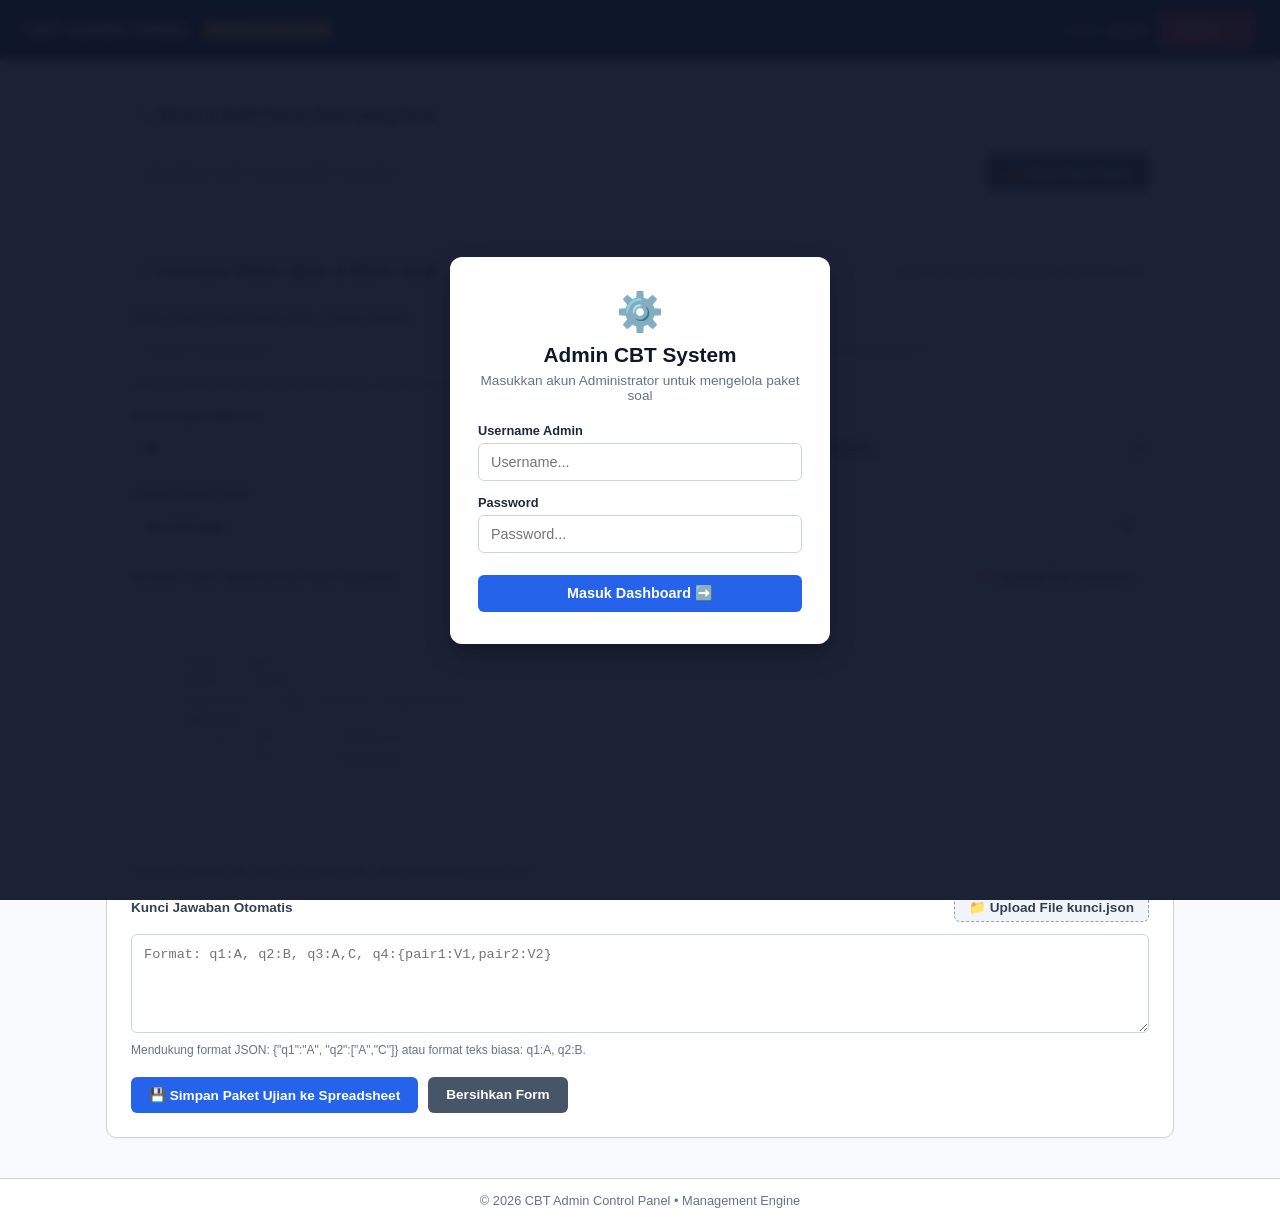
==== commit bed4f898: "Update admin.html" ====
--- a/admin.html
+++ b/admin.html
@@ -8,6 +8,7 @@
     :root {
       --primary: #0f172a;
       --accent: #2563eb;
+      --accent-hover: #1d4ed8;
       --bg: #f8fafc;
       --card: #ffffff;
       --border: #cbd5e1;
@@ -16,6 +17,7 @@
       --green: #16a34a;
       --red: #dc2626;
     }
+
     * { box-sizing: border-box; margin: 0; padding: 0; font-family: 'Segoe UI', -apple-system, sans-serif; }
     body { background-color: var(--bg); color: var(--text); min-height: 100vh; display: flex; flex-direction: column; }
 
@@ -28,7 +30,7 @@
     .form-control-login { width: 100%; padding: 10px 12px; border: 1.5px solid var(--border); border-radius: 6px; font-size: 0.9rem; outline: none; }
     .form-control-login:focus { border-color: var(--accent); }
     .btn-login-submit { width: 100%; padding: 10px; background-color: var(--accent); color: white; border: none; border-radius: 6px; font-size: 0.9rem; font-weight: 700; cursor: pointer; margin-top: 8px; }
-    .btn-login-submit:hover { background-color: #1d4ed8; }
+    .btn-login-submit:hover { background-color: var(--accent-hover); }
     .login-err-msg { color: var(--red); font-size: 0.8rem; font-weight: 700; margin-top: 10px; display: none; }
 
     .admin-nav { background-color: var(--primary); color: white; padding: 12px 24px; display: flex; justify-content: space-between; align-items: center; box-shadow: 0 2px 8px rgba(0,0,0,0.1); }
@@ -50,19 +52,26 @@
     .form-control:focus { border-color: var(--accent); }
     textarea.form-control { font-family: 'Courier New', Courier, monospace; font-size: 0.85rem; line-height: 1.4; resize: vertical; }
 
-    .btn-action { padding: 10px 18px; border-radius: 6px; border: none; font-weight: 700; font-size: 0.85rem; cursor: pointer; display: inline-flex; align-items: center; gap: 6px; }
+    .upload-header-row { display: flex; justify-content: space-between; align-items: center; margin-bottom: 6px; }
+    .file-upload-btn-wrapper { display: inline-flex; align-items: center; gap: 8px; }
+    .file-input-hidden { display: none; }
+    .btn-upload-trigger { background-color: #f1f5f9; color: #1e293b; border: 1.5px dashed #94a3b8; padding: 6px 14px; border-radius: 6px; font-size: 0.775rem; font-weight: 700; cursor: pointer; display: inline-flex; align-items: center; gap: 6px; transition: all 0.2s ease; }
+    .btn-upload-trigger:hover { background-color: #e2e8f0; border-color: var(--accent); color: var(--accent); }
+    .upload-status-badge { font-size: 0.75rem; color: var(--green); font-weight: 600; display: none; }
+
+    .btn-action { padding: 10px 18px; border-radius: 6px; border: none; font-weight: 700; font-size: 0.85rem; cursor: pointer; display: inline-flex; align-items: center; gap: 6px; transition: all 0.2s ease; }
     .btn-primary { background-color: var(--accent); color: white; }
-    .btn-primary:hover { background-color: #1d4ed8; }
+    .btn-primary:hover { background-color: var(--accent-hover); }
     .btn-secondary { background-color: #475569; color: white; }
     .btn-secondary:hover { background-color: #334155; }
     .btn-logout { background-color: var(--red); color: white; }
     .btn-logout:hover { background-color: #b91c1c; }
+
     .help-text { font-size: 0.75rem; color: var(--text-muted); margin-top: 4px; }
     .footer { text-align: center; padding: 14px; font-size: 0.8rem; color: var(--text-muted); background: white; border-top: 1px solid var(--border); }
   </style>
 </head>
 <body>
-  <!-- LOGIN MODAL ADMIN -->
   <div id="adminLoginOverlay">
     <div class="login-card">
       <div style="font-size: 2.4rem; margin-bottom: 8px;">⚙️</div>
@@ -150,8 +159,16 @@
           </div>
         </div>
 
+        <!-- 📂 SECTION BANK SOAL (UPLOAD SOAL.JSON) -->
         <div class="form-group" style="margin-top: 14px;">
-          <label>Struktur Soal JSON (Array Soal Lengkap)</label>
+          <div class="upload-header-row">
+            <label>Struktur Soal JSON (Array Soal Lengkap)</label>
+            <div class="file-upload-btn-wrapper">
+              <input type="file" id="fileSoalInput" class="file-input-hidden" accept=".json" onchange="handleFileUpload(event, 'soal')">
+              <label for="fileSoalInput" class="btn-upload-trigger">📁 Upload File soal.json</label>
+              <span id="soalUploadStatus" class="upload-status-badge">✅ File Terbaca</span>
+            </div>
+          </div>
           <textarea id="soalJson" class="form-control" rows="12" placeholder='[
   {
     "name": "q1",
@@ -163,14 +180,24 @@
     ]
   }
 ]' required></textarea>
-        </div>
-
+          <span class="help-text">Anda bisa <strong>Upload file .json</strong> atau <strong>Paste teks JSON langsung</strong> di kotak atas.</span>
+        </div>
+
+        <!-- 📂 SECTION KUNCI JAWABAN (UPLOAD KUNCI.JSON) -->
         <div class="form-group" style="margin-top: 14px;">
-          <label>Kunci Jawaban Otomatis</label>
+          <div class="upload-header-row">
+            <label>Kunci Jawaban Otomatis</label>
+            <div class="file-upload-btn-wrapper">
+              <input type="file" id="fileKunciInput" class="file-input-hidden" accept=".json,.txt" onchange="handleFileUpload(event, 'kunci')">
+              <label for="fileKunciInput" class="btn-upload-trigger">📁 Upload File kunci.json</label>
+              <span id="kunciUploadStatus" class="upload-status-badge">✅ Kunci Terbaca</span>
+            </div>
+          </div>
           <textarea id="kunciText" class="form-control" rows="4" placeholder="Format: q1:A, q2:B, q3:A,C, q4:{pair1:V1,pair2:V2}" required></textarea>
-        </div>
-
-        <div style="margin-top: 20px; display: flex; gap: 10px;">
+          <span class="help-text">Mendukung format JSON: <code>{"q1":"A", "q2":["A","C"]}</code> atau format teks biasa: <code>q1:A, q2:B</code>.</span>
+        </div>
+
+        <div style="margin-top: 20px; display: flex; gap: 10px; flex-wrap: wrap;">
           <button type="submit" id="btnSubmitForm" class="btn-action btn-primary">💾 Simpan Paket Ujian ke Spreadsheet</button>
           <button type="button" class="btn-action btn-secondary" onclick="resetForm()">Bersihkan Form</button>
         </div>
@@ -183,7 +210,7 @@
   </footer>
 
   <script>
-    const SCRIPT_URL = "https://script.google.com/macros/library/d/1VwoqJXTgca_joEHZU5JR8-I3yhzrF7aA_-vXzfASdE9bQvZD_bv2KkgL/7";
+    const SCRIPT_URL = "https://script.google.com/macros/s/AKfycbwXMJAupaHR29GuFx5-7IECHTJ3p7Och8OgI_vBpkXXYypkRGqf6y0bS1VUTZxuCjY/exec";
 
     function checkAdminAuth() {
       const auth = sessionStorage.getItem("adminAuth");
@@ -251,6 +278,57 @@
       nextMonth.setMonth(now.getMonth() + 1);
       document.getElementById("jadwalMulai").value = now.toISOString().slice(0, 16);
       document.getElementById("jadwalSelesai").value = nextMonth.toISOString().slice(0, 16);
+    }
+
+    function handleFileUpload(event, type) {
+      const file = event.target.files[0];
+      if (!file) return;
+
+      const reader = new FileReader();
+      reader.onload = function(e) {
+        const content = e.target.result;
+
+        if (type === 'soal') {
+          try {
+            const parsed = JSON.parse(content);
+            document.getElementById("soalJson").value = JSON.stringify(parsed, null, 2);
+            
+            const badge = document.getElementById("soalUploadStatus");
+            badge.innerText = `✅ ${file.name} (${Array.isArray(parsed) ? parsed.length : (parsed.questions ? parsed.questions.length : 0)} Soal)`;
+            badge.style.display = "inline";
+          } catch (err) {
+            alert("File yang diupload bukan format JSON yang valid!");
+          }
+        } 
+        else if (type === 'kunci') {
+          try {
+            if (content.trim().startsWith("{")) {
+              const parsedKunci = JSON.parse(content);
+              const formattedList = [];
+              for (const [k, v] of Object.entries(parsedKunci)) {
+                if (Array.isArray(v)) {
+                  formattedList.push(`${k}:${v.join(",")}`);
+                } else if (typeof v === "object" && v !== null) {
+                  formattedList.push(`${k}:${JSON.stringify(v)}`);
+                } else {
+                  formattedList.push(`${k}:${v}`);
+                }
+              }
+              document.getElementById("kunciText").value = formattedList.join(", ");
+            } else {
+              document.getElementById("kunciText").value = content.trim();
+            }
+
+            const badge = document.getElementById("kunciUploadStatus");
+            badge.innerText = `✅ ${file.name} Terpasang`;
+            badge.style.display = "inline";
+          } catch (err) {
+            document.getElementById("kunciText").value = content.trim();
+          }
+        }
+      };
+
+      reader.readAsText(file);
     }
 
     async function saveExamPackage(e) {
@@ -340,8 +418,12 @@
             if (d.jadwal.jadwalMulai) document.getElementById("jadwalMulai").value = d.jadwal.jadwalMulai;
             if (d.jadwal.jadwalSelesai) document.getElementById("jadwalSelesai").value = d.jadwal.jadwalSelesai;
           }
-          if (d.soalJson) document.getElementById("soalJson").value = JSON.stringify(d.soalJson, null, 2);
-          if (d.kunciText) document.getElementById("kunciText").value = d.kunciText;
+          if (d.soalJson) {
+            document.getElementById("soalJson").value = JSON.stringify(d.soalJson, null, 2);
+          }
+          if (d.kunciText) {
+            document.getElementById("kunciText").value = d.kunciText;
+          }
           alert(`Paket ${kode} berhasil dimuat!`);
         } else {
           alert("Paket soal tidak ditemukan di Spreadsheet!");
@@ -353,6 +435,8 @@
 
     function resetForm() {
       document.getElementById("examPackageForm").reset();
+      document.getElementById("soalUploadStatus").style.display = "none";
+      document.getElementById("kunciUploadStatus").style.display = "none";
       setDefaultDates();
     }
 
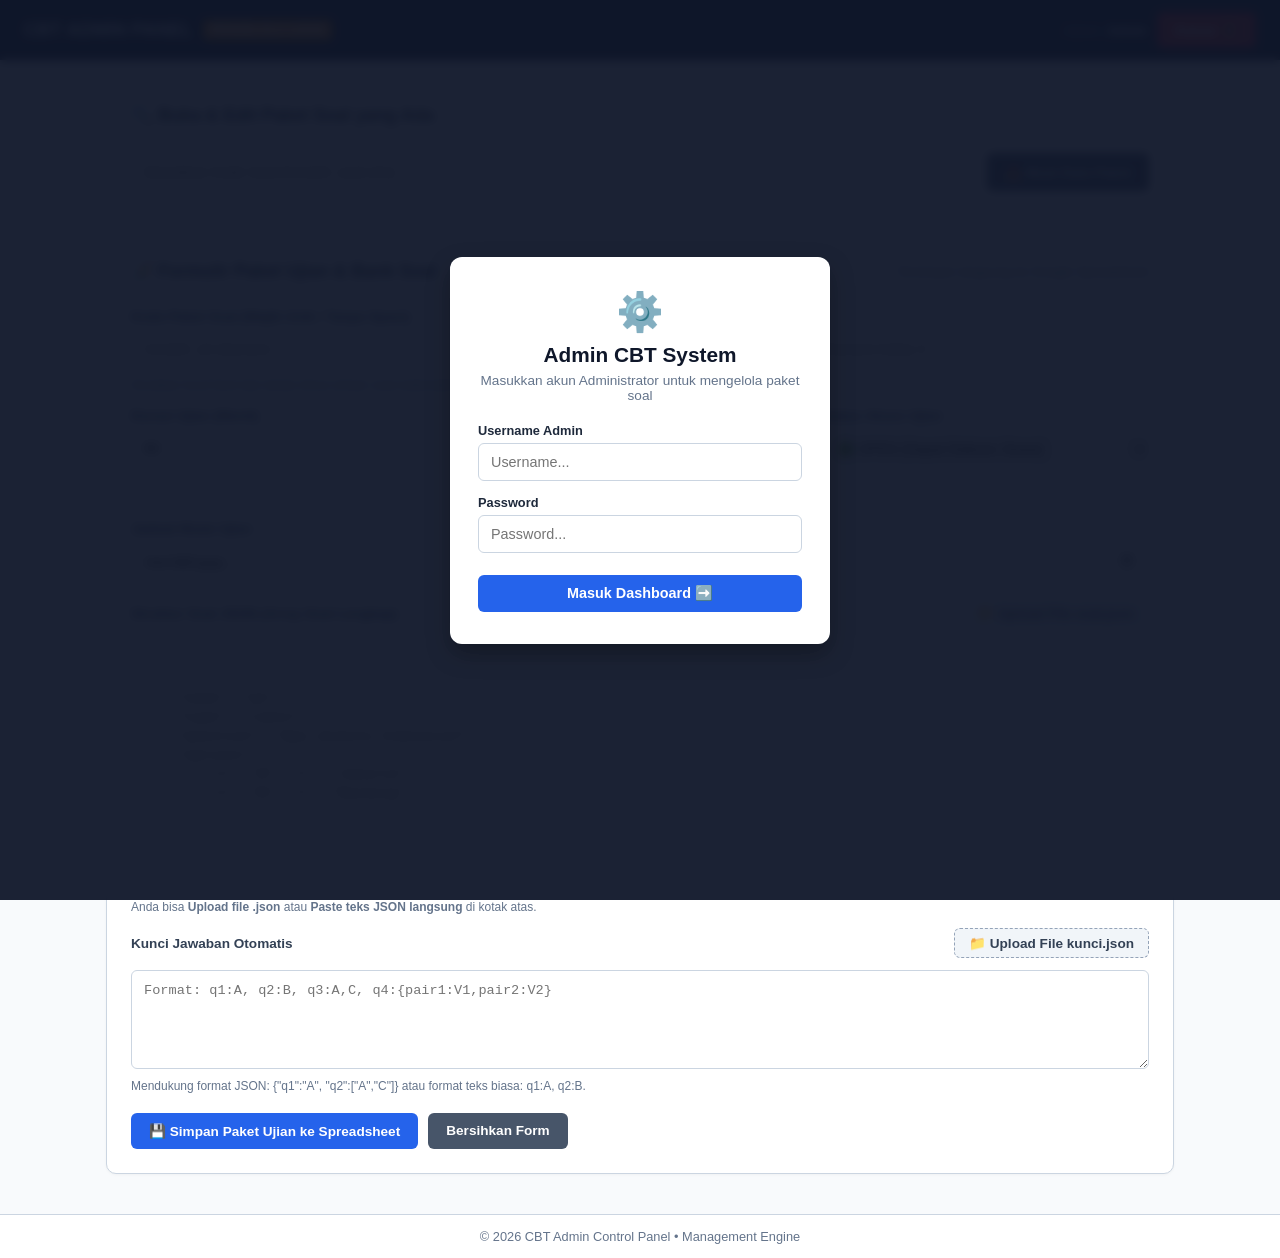
==== commit 05abccc9: "Update admin.html" ====
--- a/admin.html
+++ b/admin.html
@@ -138,6 +138,11 @@
           <div class="form-group">
             <label>Durasi Ujian (Menit)</label>
             <input type="number" id="durasi" class="form-control" placeholder="60" value="60" min="5" required>
+          </div>
+          <div class="form-group">
+            <label>Jumlah Soal yang Dikeluarkan (Limit)</label>
+            <input type="number" id="limitSoal" class="form-control" placeholder="0 = Tampilkan Semua" min="0" value="0">
+            <span class="help-text">Misal: Isi <strong>50</strong> jika bank soal ada 100 dan ingin diacak 50 soal saja.</span>
           </div>
           <div class="form-group">
             <label>Status Akses Ujian</label>
@@ -336,6 +341,7 @@
       const kodeSoal = document.getElementById("kodeSoal").value.trim().toLowerCase();
       const namaUjian = document.getElementById("namaUjian").value.trim();
       const durasi = parseInt(document.getElementById("durasi").value, 10) || 60;
+      const limitSoal = parseInt(document.getElementById("limitSoal").value, 10) || 0;
       const statusUjian = document.getElementById("statusUjian").value;
       const jadwalMulai = document.getElementById("jadwalMulai").value;
       const jadwalSelesai = document.getElementById("jadwalSelesai").value;
@@ -374,6 +380,7 @@
             kodeSoal: kodeSoal,
             namaUjian: namaUjian,
             durasi: durasi,
+            limitSoal: limitSoal,
             statusUjian: statusUjian,
             jadwalMulai: jadwalMulai,
             jadwalSelesai: jadwalSelesai,
@@ -414,6 +421,7 @@
             document.getElementById("kodeSoal").value = d.jadwal.kodeSoal;
             document.getElementById("namaUjian").value = d.jadwal.namaUjian;
             document.getElementById("durasi").value = d.jadwal.durasi;
+            document.getElementById("limitSoal").value = d.jadwal.limitSoal || 0;
             document.getElementById("statusUjian").value = d.jadwal.statusUjian || "OPEN";
             if (d.jadwal.jadwalMulai) document.getElementById("jadwalMulai").value = d.jadwal.jadwalMulai;
             if (d.jadwal.jadwalSelesai) document.getElementById("jadwalSelesai").value = d.jadwal.jadwalSelesai;
@@ -437,6 +445,7 @@
       document.getElementById("examPackageForm").reset();
       document.getElementById("soalUploadStatus").style.display = "none";
       document.getElementById("kunciUploadStatus").style.display = "none";
+      document.getElementById("limitSoal").value = "0";
       setDefaultDates();
     }
 
